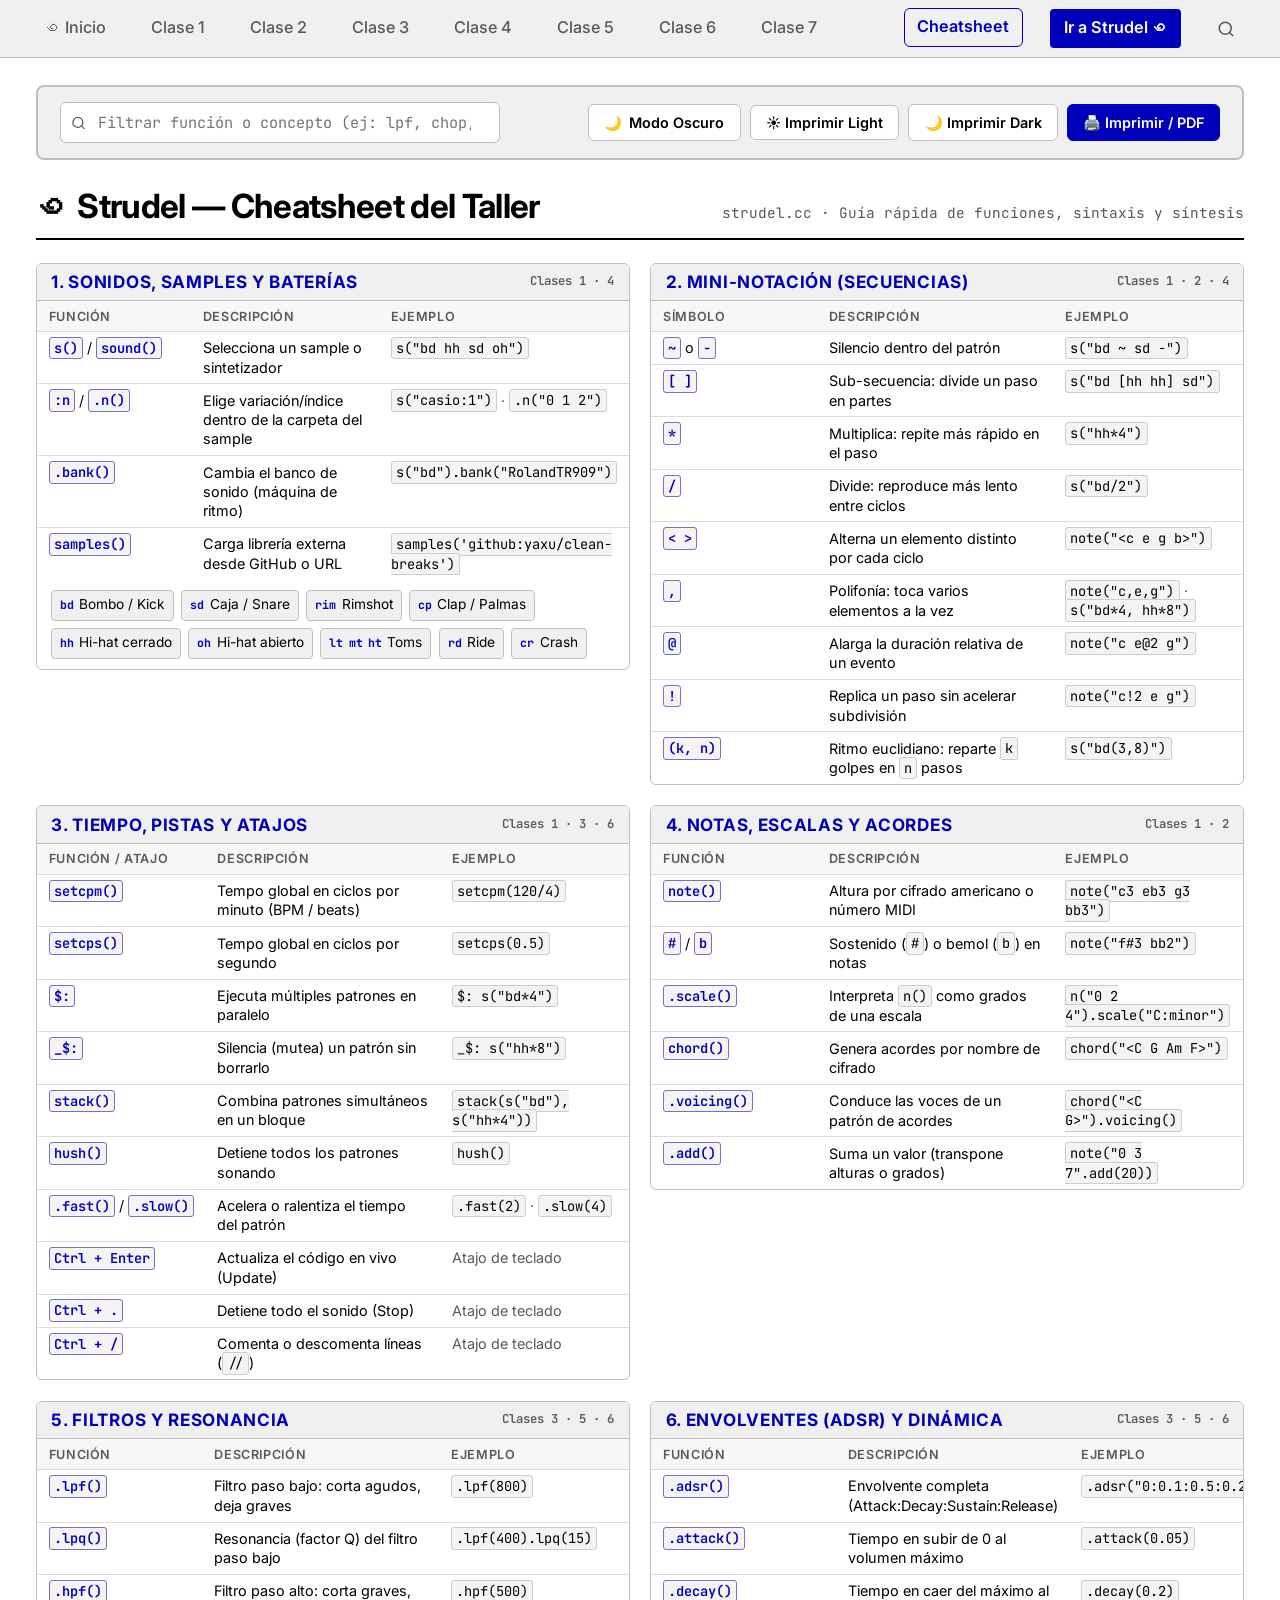
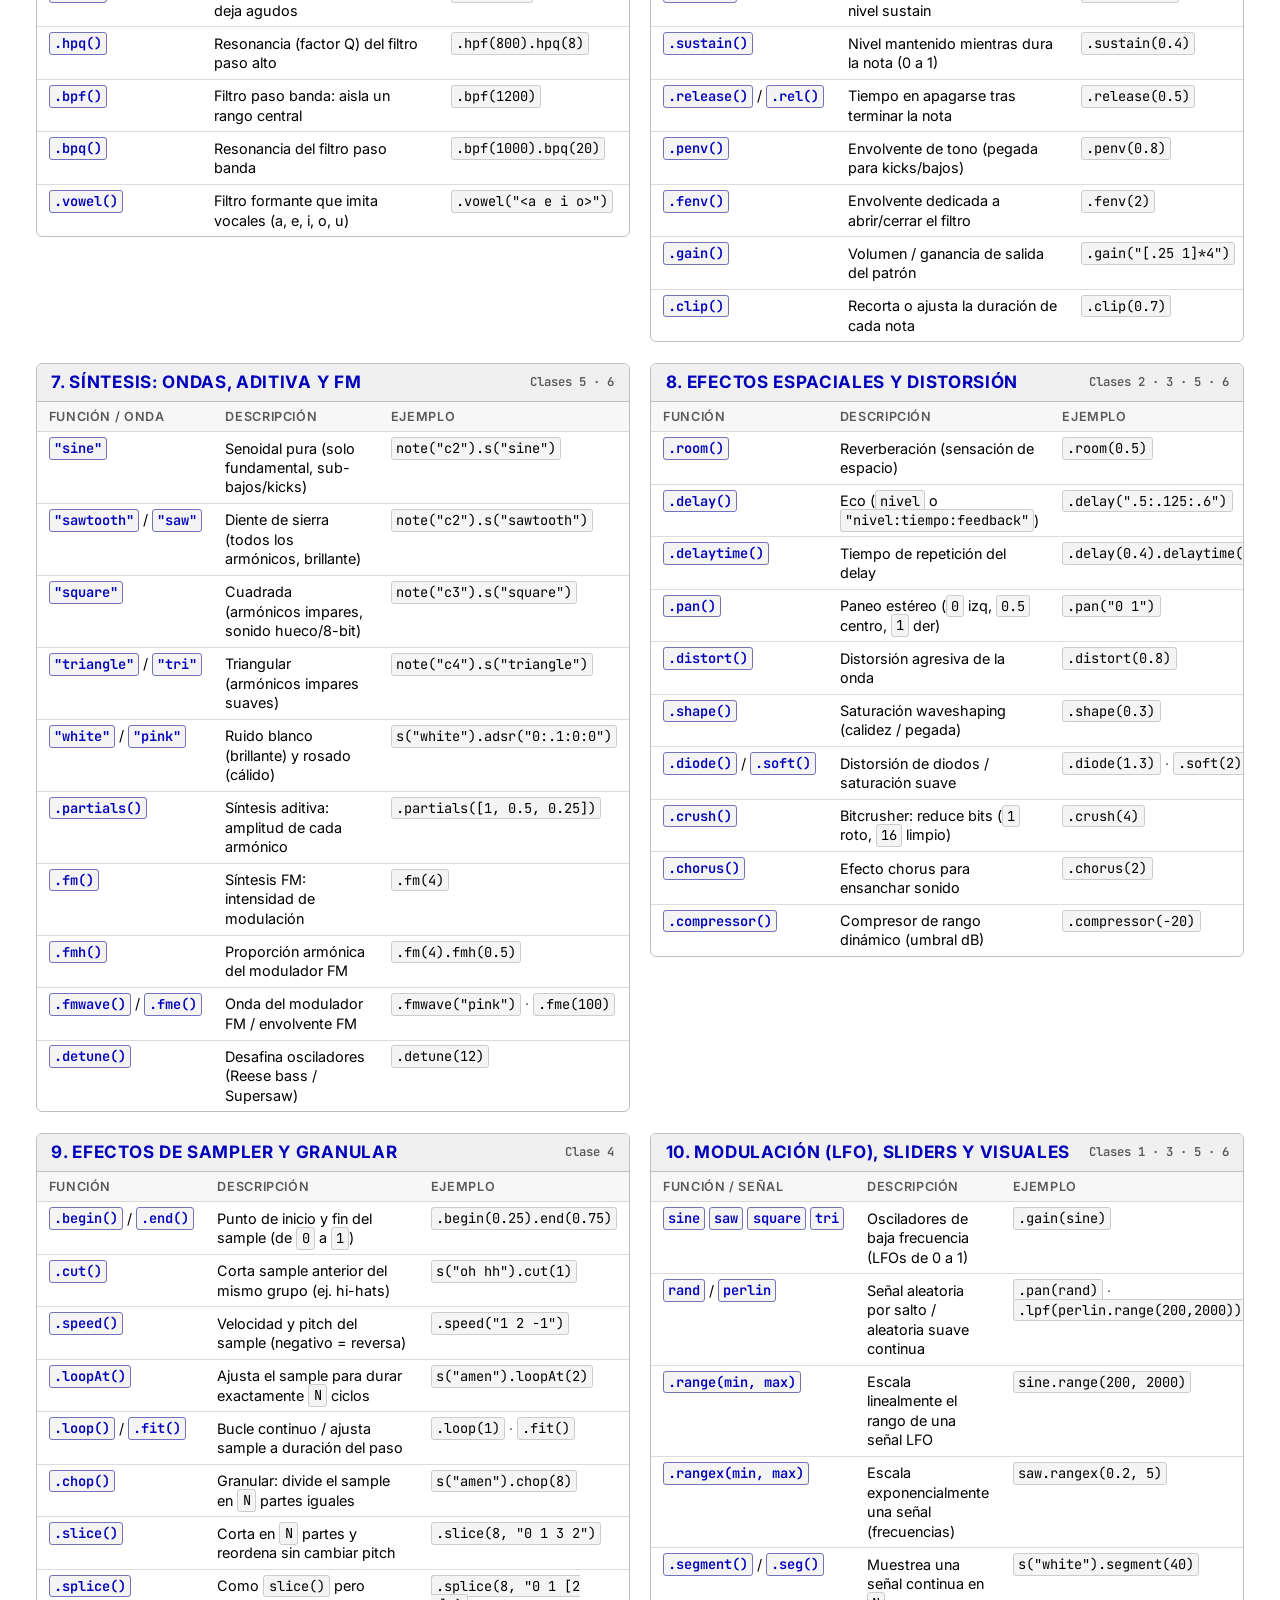
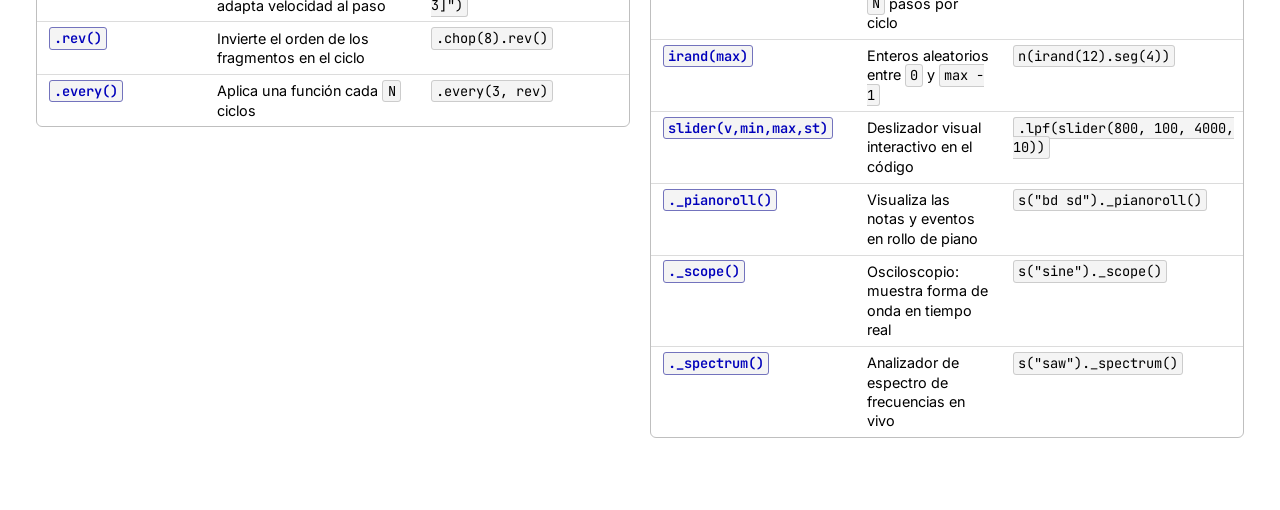
==== cheatsheet.html @ 0be8ba19 "feat(cheatsheet): add printable light/dark cheatsheet page and navbar button" ====
<!DOCTYPE html>
<html lang="es">
<head>
<meta charset="utf-8"/>
<meta name="viewport" content="width=device-width, initial-scale=1"/>
<title>꩜ Cheatsheet — Taller de Strudel</title>
<meta name="author" content="Diego Aliaga"/>
<link rel="icon" href="data:image/svg+xml,<svg xmlns='http://www.w3.org/2000/svg' viewBox='0 0 100 100'><text y='.9em' font-size='90'>꩜</text></svg>">
<link rel="preconnect" href="https://fonts.googleapis.com">
<link href="https://fonts.googleapis.com/css2?family=Inter:wght@400;500;600;700&family=JetBrains+Mono:wght@400;500;600&display=swap" rel="stylesheet">
<link rel="stylesheet" href="strudel-taller.css">
<style>
#clase-nav {
  position: sticky;
  top: 0;
  z-index: 100;
  background: var(--bg-2);
  border-bottom: 1px solid var(--border);
  padding: .5rem 2rem;
  display: flex;
  gap: 1.5rem;
  align-items: center;
  flex-wrap: wrap;
}
#clase-nav a {
  color: var(--text-muted);
  text-decoration: none;
  font-size: .9rem;
  font-weight: 500;
  padding: .25rem .5rem;
  border-radius: 4px;
  transition: color .15s, background .15s;
}
#clase-nav a:hover { color: var(--text); background: var(--border); }
#clase-nav a.nav-active { color: var(--accent); font-weight: 700; }

/* ── Theme Overrides for Explicit Light / Dark Selection ──────────────── */
html[data-theme="light"] {
  --bg: #ffffff;
  --bg-2: #f2f2f2;
  --border: #b5b5b5;
  --text: #000000;
  --text-muted: #505050;
  --accent: #0000bb;
  --link: #0033cc;
  --link-visited: #7918a5;
  --code-bg: #f4f4f4;
  --desafio-bg: #e5f4fb;
  --desafio-border: #005fdf;
  --desafio-text: #0033cc;
  color-scheme: light;
}

html[data-theme="dark"] {
  --bg: #000000;
  --bg-2: #181818;
  --border: #555555;
  --text: #ffffff;
  --text-muted: #a8a8a8;
  --accent: #00bcff;
  --link: #00bcff;
  --link-visited: #b6a0ff;
  --code-bg: #111111;
  --desafio-bg: #002f5a;
  --desafio-border: #00aaff;
  --desafio-text: #8cc3f6;
  color-scheme: dark;
}

/* ── Cheatsheet Layout & Styling ──────────────────────────────────────── */
#content.cheatsheet-page {
  max-width: 1280px;
  padding: 1.5rem 2rem 4rem;
}

.cs-toolbar {
  display: flex;
  flex-wrap: wrap;
  align-items: center;
  justify-content: space-between;
  gap: 1rem;
  background: var(--bg-2);
  border: 2px solid var(--border);
  border-radius: 8px;
  padding: 0.85rem 1.2rem;
  margin-bottom: 1.5rem;
}

.cs-search-wrap {
  position: relative;
  flex: 1 1 280px;
  max-width: 440px;
}

.cs-search-input {
  width: 100%;
  font-family: 'JetBrains Mono', monospace;
  font-size: 0.85rem;
  padding: 0.5rem 0.75rem 0.5rem 2.1rem;
  background: var(--bg);
  color: var(--text);
  border: 1px solid var(--border);
  border-radius: 6px;
  outline: none;
}

.cs-search-input:focus {
  border-color: var(--accent);
  box-shadow: 0 0 0 2px color-mix(in srgb, var(--accent) 25%, transparent);
}

.cs-search-icon {
  position: absolute;
  left: 0.65rem;
  top: 50%;
  transform: translateY(-50%);
  color: var(--text-muted);
  pointer-events: none;
}

.cs-actions {
  display: flex;
  flex-wrap: wrap;
  gap: 0.5rem;
  align-items: center;
}

.cs-btn {
  font-family: 'Inter', sans-serif;
  font-size: 0.8rem;
  font-weight: 600;
  padding: 0.45rem 0.85rem;
  border-radius: 6px;
  border: 1.5px solid var(--border);
  background: var(--bg);
  color: var(--text);
  cursor: pointer;
  display: inline-flex;
  align-items: center;
  gap: 0.4rem;
  transition: border-color 0.15s, background 0.15s, transform 0.1s;
}

.cs-btn:hover {
  border-color: var(--accent);
  background: var(--bg-2);
}

.cs-btn-primary {
  background: var(--accent);
  color: #ffffff;
  border-color: var(--accent);
}

html[data-theme="dark"] .cs-btn-primary {
  color: #000000;
}

.cs-btn-primary:hover {
  opacity: 0.92;
  background: var(--accent);
}

.cs-header {
  display: flex;
  align-items: baseline;
  justify-content: space-between;
  flex-wrap: wrap;
  gap: 0.5rem;
  border-bottom: 2px solid var(--text);
  padding-bottom: 0.6rem;
  margin-bottom: 1.25rem;
}

.cs-header h1 {
  font-size: 1.85rem;
  margin: 0;
  letter-spacing: -0.02em;
  display: flex;
  align-items: center;
  gap: 0.5rem;
}

.cs-header-meta {
  font-family: 'JetBrains Mono', monospace;
  font-size: 0.8rem;
  color: var(--text-muted);
}

.cs-grid {
  display: grid;
  grid-template-columns: repeat(2, 1fr);
  gap: 1.15rem;
  align-items: start;
}

@media (max-width: 900px) {
  .cs-grid {
    grid-template-columns: 1fr;
  }
}

.cs-card {
  background: var(--bg);
  border: 1.5px solid var(--border);
  border-radius: 6px;
  overflow: hidden;
  break-inside: avoid;
  page-break-inside: avoid;
}

.cs-card-header {
  background: var(--bg-2);
  border-bottom: 1.5px solid var(--border);
  padding: 0.45rem 0.8rem;
  display: flex;
  align-items: center;
  justify-content: space-between;
}

.cs-card-header h2 {
  font-size: 0.95rem;
  font-weight: 700;
  margin: 0;
  border: none;
  padding: 0;
  text-transform: uppercase;
  letter-spacing: 0.04em;
  color: var(--accent);
}

.cs-card-tag {
  font-family: 'JetBrains Mono', monospace;
  font-size: 0.68rem;
  color: var(--text-muted);
  font-weight: 600;
}

.cs-table {
  width: 100%;
  border-collapse: collapse;
  font-size: 0.8rem;
  line-height: 1.35;
}

.cs-table th,
.cs-table td {
  padding: 0.35rem 0.65rem;
  text-align: left;
  vertical-align: top;
  border-bottom: 1px solid color-mix(in srgb, var(--border) 55%, transparent);
}

.cs-table tr:last-child td {
  border-bottom: none;
}

.cs-table th {
  font-size: 0.7rem;
  text-transform: uppercase;
  letter-spacing: 0.05em;
  color: var(--text-muted);
  background: color-mix(in srgb, var(--bg-2) 55%, var(--bg));
  font-weight: 600;
}

.cs-table td:first-child {
  white-space: nowrap;
  width: 28%;
}

.cs-table td:nth-child(2) {
  color: var(--text);
  width: 40%;
}

.cs-table td:nth-child(3) {
  width: 32%;
  color: var(--text-muted);
}

.cs-table code {
  font-family: 'JetBrains Mono', monospace;
  font-size: 0.76rem;
  padding: 0.1em 0.3em;
  background: var(--code-bg);
  border: 1px solid color-mix(in srgb, var(--border) 75%, transparent);
  border-radius: 3px;
  color: var(--text);
}

.cs-table td:first-child code {
  font-weight: 600;
  color: var(--accent);
  border-color: color-mix(in srgb, var(--accent) 40%, var(--border));
}

.cs-pills {
  padding: 0.55rem 0.75rem;
  display: flex;
  flex-wrap: wrap;
  gap: 0.4rem;
}

.cs-drum-pill {
  font-size: 0.76rem;
  background: var(--bg-2);
  border: 1px solid var(--border);
  border-radius: 4px;
  padding: 0.2rem 0.45rem;
  display: inline-flex;
  align-items: center;
  gap: 0.3rem;
}

.cs-drum-pill code {
  font-weight: 700;
  color: var(--accent);
  background: transparent;
  border: none;
  padding: 0;
}

/* ── Print Styles (Both Light & Dark Printable!) ──────────────────────── */
@media print {
  @page {
    size: A4 portrait;
    margin: 7mm;
  }

  * {
    -webkit-print-color-adjust: exact !important;
    print-color-adjust: exact !important;
  }

  #clase-nav,
  .cs-toolbar,
  #back-to-top,
  #drawer-toggle,
  #drawer-backdrop,
  #sidebar-drawer,
  #search-modal,
  #lightbox {
    display: none !important;
  }

  html {
    font-size: 11px !important;
  }

  body {
    background: var(--bg) !important;
    color: var(--text) !important;
    margin: 0 !important;
    padding: 0 !important;
  }

  #content.cheatsheet-page {
    max-width: 100% !important;
    padding: 4mm !important;
    margin: 0 !important;
    background: var(--bg) !important;
  }

  .cs-header {
    margin-bottom: 0.6rem !important;
    padding-bottom: 0.35rem !important;
  }

  .cs-header h1 {
    font-size: 1.45rem !important;
  }

  .cs-grid {
    grid-template-columns: repeat(2, 1fr) !important;
    gap: 0.55rem !important;
  }

  .cs-card {
    border-width: 1px !important;
    break-inside: avoid !important;
    page-break-inside: avoid !important;
  }

  .cs-card-header {
    padding: 0.28rem 0.55rem !important;
  }

  .cs-card-header h2 {
    font-size: 0.82rem !important;
  }

  .cs-table th,
  .cs-table td {
    padding: 0.2rem 0.45rem !important;
    font-size: 0.72rem !important;
    line-height: 1.22 !important;
  }

  .cs-table code {
    font-size: 0.68rem !important;
    padding: 0.05em 0.2em !important;
  }
}
</style>
</head>
<body>
<nav id="clase-nav"><a href="index.html">꩜ Inicio</a><a href="clase-1.html">Clase 1</a><a href="clase-2.html">Clase 2</a><a href="clase-3.html">Clase 3</a><a href="clase-4.html">Clase 4</a><a href="clase-5.html">Clase 5</a><a href="clase-6.html">Clase 6</a><a href="clase-7.html">Clase 7</a><a href="cheatsheet.html" class="nav-cheatsheet-btn nav-active" style="margin-left: auto;">Cheatsheet</a><a href="https://warm.strudel.cc/" target="_blank" rel="noopener" class="nav-strudel-btn">Ir a Strudel ꩜</a><a href="#" id="search-trigger" style="text-decoration: none;" title="Buscar en el taller"><svg width="18" height="18" viewBox="0 0 24 24" fill="none" stroke="currentColor" stroke-width="2" stroke-linecap="round" stroke-linejoin="round" style="vertical-align: middle;"><circle cx="11" cy="11" r="8"></circle><line x1="21" y1="21" x2="16.65" y2="16.65"></line></svg></a></nav>

<div id="content" class="cheatsheet-page">

  <!-- Barra de herramientas (oculta al imprimir) -->
  <div class="cs-toolbar">
    <div class="cs-search-wrap">
      <svg class="cs-search-icon" width="15" height="15" viewBox="0 0 24 24" fill="none" stroke="currentColor" stroke-width="2" stroke-linecap="round" stroke-linejoin="round"><circle cx="11" cy="11" r="8"></circle><line x1="21" y1="21" x2="16.65" y2="16.65"></line></svg>
      <input type="search" id="cs-filter" class="cs-search-input" placeholder="Filtrar función o concepto (ej: lpf, chop, adsr, fm)..." aria-label="Filtrar cheatsheet">
    </div>
    <div class="cs-actions">
      <button type="button" id="theme-toggle-btn" class="cs-btn" title="Alternar entre modo claro y oscuro">
        <span id="theme-toggle-icon">🌓</span> <span id="theme-toggle-label">Cambiar Tema</span>
      </button>
      <button type="button" id="print-light-btn" class="cs-btn" title="Imprimir o guardar PDF en modo claro">
        ☀️ Imprimir Light
      </button>
      <button type="button" id="print-dark-btn" class="cs-btn" title="Imprimir o guardar PDF en modo oscuro">
        🌙 Imprimir Dark
      </button>
      <button type="button" id="print-current-btn" class="cs-btn cs-btn-primary" title="Imprimir en el modo actual">
        🖨️ Imprimir / PDF
      </button>
    </div>
  </div>

  <!-- Encabezado imprimible -->
  <header class="cs-header">
    <h1><span>꩜</span> Strudel — Cheatsheet del Taller</h1>
    <div class="cs-header-meta">strudel.cc · Guía rápida de funciones, sintaxis y síntesis</div>
  </header>

  <div class="cs-grid" id="cs-grid">

    <!-- 1. Sonido, Samples y Baterías -->
    <section class="cs-card">
      <div class="cs-card-header">
        <h2>1. Sonidos, Samples y Baterías</h2>
        <span class="cs-card-tag">Clases 1 · 4</span>
      </div>
      <table class="cs-table">
        <thead>
          <tr><th>Función</th><th>Descripción</th><th>Ejemplo</th></tr>
        </thead>
        <tbody>
          <tr><td><code>s()</code> / <code>sound()</code></td><td>Selecciona un sample o sintetizador</td><td><code>s("bd hh sd oh")</code></td></tr>
          <tr><td><code>:n</code> / <code>.n()</code></td><td>Elige variación/índice dentro de la carpeta del sample</td><td><code>s("casio:1")</code> · <code>.n("0 1 2")</code></td></tr>
          <tr><td><code>.bank()</code></td><td>Cambia el banco de sonido (máquina de ritmo)</td><td><code>s("bd").bank("RolandTR909")</code></td></tr>
          <tr><td><code>samples()</code></td><td>Carga librería externa desde GitHub o URL</td><td><code>samples('github:yaxu/clean-breaks')</code></td></tr>
        </tbody>
      </table>
      <div class="cs-pills">
        <span class="cs-drum-pill"><code>bd</code> Bombo / Kick</span>
        <span class="cs-drum-pill"><code>sd</code> Caja / Snare</span>
        <span class="cs-drum-pill"><code>rim</code> Rimshot</span>
        <span class="cs-drum-pill"><code>cp</code> Clap / Palmas</span>
        <span class="cs-drum-pill"><code>hh</code> Hi-hat cerrado</span>
        <span class="cs-drum-pill"><code>oh</code> Hi-hat abierto</span>
        <span class="cs-drum-pill"><code>lt</code> <code>mt</code> <code>ht</code> Toms</span>
        <span class="cs-drum-pill"><code>rd</code> Ride</span>
        <span class="cs-drum-pill"><code>cr</code> Crash</span>
      </div>
    </section>

    <!-- 2. Mini-notación -->
    <section class="cs-card">
      <div class="cs-card-header">
        <h2>2. Mini-Notación (Secuencias)</h2>
        <span class="cs-card-tag">Clases 1 · 2 · 4</span>
      </div>
      <table class="cs-table">
        <thead>
          <tr><th>Símbolo</th><th>Descripción</th><th>Ejemplo</th></tr>
        </thead>
        <tbody>
          <tr><td><code>~</code> o <code>-</code></td><td>Silencio dentro del patrón</td><td><code>s("bd ~ sd -")</code></td></tr>
          <tr><td><code>[ ]</code></td><td>Sub-secuencia: divide un paso en partes</td><td><code>s("bd [hh hh] sd")</code></td></tr>
          <tr><td><code>*</code></td><td>Multiplica: repite más rápido en el paso</td><td><code>s("hh*4")</code></td></tr>
          <tr><td><code>/</code></td><td>Divide: reproduce más lento entre ciclos</td><td><code>s("bd/2")</code></td></tr>
          <tr><td><code>&lt; &gt;</code></td><td>Alterna un elemento distinto por cada ciclo</td><td><code>note("&lt;c e g b&gt;")</code></td></tr>
          <tr><td><code>,</code></td><td>Polifonía: toca varios elementos a la vez</td><td><code>note("c,e,g")</code> · <code>s("bd*4, hh*8")</code></td></tr>
          <tr><td><code>@</code></td><td>Alarga la duración relativa de un evento</td><td><code>note("c e@2 g")</code></td></tr>
          <tr><td><code>!</code></td><td>Replica un paso sin acelerar subdivisión</td><td><code>note("c!2 e g")</code></td></tr>
          <tr><td><code>(k, n)</code></td><td>Ritmo euclidiano: reparte <code>k</code> golpes en <code>n</code> pasos</td><td><code>s("bd(3,8)")</code></td></tr>
        </tbody>
      </table>
    </section>

    <!-- 3. Tiempo, Paralelismo y Atajos -->
    <section class="cs-card">
      <div class="cs-card-header">
        <h2>3. Tiempo, Pistas y Atajos</h2>
        <span class="cs-card-tag">Clases 1 · 3 · 6</span>
      </div>
      <table class="cs-table">
        <thead>
          <tr><th>Función / Atajo</th><th>Descripción</th><th>Ejemplo</th></tr>
        </thead>
        <tbody>
          <tr><td><code>setcpm()</code></td><td>Tempo global en ciclos por minuto (BPM / beats)</td><td><code>setcpm(120/4)</code></td></tr>
          <tr><td><code>setcps()</code></td><td>Tempo global en ciclos por segundo</td><td><code>setcps(0.5)</code></td></tr>
          <tr><td><code>$:</code></td><td>Ejecuta múltiples patrones en paralelo</td><td><code>$: s("bd*4")</code></td></tr>
          <tr><td><code>_$:</code></td><td>Silencia (mutea) un patrón sin borrarlo</td><td><code>_$: s("hh*8")</code></td></tr>
          <tr><td><code>stack()</code></td><td>Combina patrones simultáneos en un bloque</td><td><code>stack(s("bd"), s("hh*4"))</code></td></tr>
          <tr><td><code>hush()</code></td><td>Detiene todos los patrones sonando</td><td><code>hush()</code></td></tr>
          <tr><td><code>.fast()</code> / <code>.slow()</code></td><td>Acelera o ralentiza el tiempo del patrón</td><td><code>.fast(2)</code> · <code>.slow(4)</code></td></tr>
          <tr><td><code>Ctrl + Enter</code></td><td>Actualiza el código en vivo (Update)</td><td>Atajo de teclado</td></tr>
          <tr><td><code>Ctrl + .</code></td><td>Detiene todo el sonido (Stop)</td><td>Atajo de teclado</td></tr>
          <tr><td><code>Ctrl + /</code></td><td>Comenta o descomenta líneas (<code>//</code>)</td><td>Atajo de teclado</td></tr>
        </tbody>
      </table>
    </section>

    <!-- 4. Notas, Escalas y Acordes -->
    <section class="cs-card">
      <div class="cs-card-header">
        <h2>4. Notas, Escalas y Acordes</h2>
        <span class="cs-card-tag">Clases 1 · 2</span>
      </div>
      <table class="cs-table">
        <thead>
          <tr><th>Función</th><th>Descripción</th><th>Ejemplo</th></tr>
        </thead>
        <tbody>
          <tr><td><code>note()</code></td><td>Altura por cifrado americano o número MIDI</td><td><code>note("c3 eb3 g3 bb3")</code></td></tr>
          <tr><td><code>#</code> / <code>b</code></td><td>Sostenido (<code>#</code>) o bemol (<code>b</code>) en notas</td><td><code>note("f#3 bb2")</code></td></tr>
          <tr><td><code>.scale()</code></td><td>Interpreta <code>n()</code> como grados de una escala</td><td><code>n("0 2 4").scale("C:minor")</code></td></tr>
          <tr><td><code>chord()</code></td><td>Genera acordes por nombre de cifrado</td><td><code>chord("&lt;C G Am F&gt;")</code></td></tr>
          <tr><td><code>.voicing()</code></td><td>Conduce las voces de un patrón de acordes</td><td><code>chord("&lt;C G&gt;").voicing()</code></td></tr>
          <tr><td><code>.add()</code></td><td>Suma un valor (transpone alturas o grados)</td><td><code>note("0 3 7".add(20))</code></td></tr>
        </tbody>
      </table>
    </section>

    <!-- 5. Filtros y Síntesis Sustractiva -->
    <section class="cs-card">
      <div class="cs-card-header">
        <h2>5. Filtros y Resonancia</h2>
        <span class="cs-card-tag">Clases 3 · 5 · 6</span>
      </div>
      <table class="cs-table">
        <thead>
          <tr><th>Función</th><th>Descripción</th><th>Ejemplo</th></tr>
        </thead>
        <tbody>
          <tr><td><code>.lpf()</code></td><td>Filtro paso bajo: corta agudos, deja graves</td><td><code>.lpf(800)</code></td></tr>
          <tr><td><code>.lpq()</code></td><td>Resonancia (factor Q) del filtro paso bajo</td><td><code>.lpf(400).lpq(15)</code></td></tr>
          <tr><td><code>.hpf()</code></td><td>Filtro paso alto: corta graves, deja agudos</td><td><code>.hpf(500)</code></td></tr>
          <tr><td><code>.hpq()</code></td><td>Resonancia (factor Q) del filtro paso alto</td><td><code>.hpf(800).hpq(8)</code></td></tr>
          <tr><td><code>.bpf()</code></td><td>Filtro paso banda: aisla un rango central</td><td><code>.bpf(1200)</code></td></tr>
          <tr><td><code>.bpq()</code></td><td>Resonancia del filtro paso banda</td><td><code>.bpf(1000).bpq(20)</code></td></tr>
          <tr><td><code>.vowel()</code></td><td>Filtro formante que imita vocales (a, e, i, o, u)</td><td><code>.vowel("&lt;a e i o&gt;")</code></td></tr>
        </tbody>
      </table>
    </section>

    <!-- 6. Envolventes (ADSR) y Dinámica -->
    <section class="cs-card">
      <div class="cs-card-header">
        <h2>6. Envolventes (ADSR) y Dinámica</h2>
        <span class="cs-card-tag">Clases 3 · 5 · 6</span>
      </div>
      <table class="cs-table">
        <thead>
          <tr><th>Función</th><th>Descripción</th><th>Ejemplo</th></tr>
        </thead>
        <tbody>
          <tr><td><code>.adsr()</code></td><td>Envolvente completa (Attack:Decay:Sustain:Release)</td><td><code>.adsr("0:0.1:0.5:0.2")</code></td></tr>
          <tr><td><code>.attack()</code></td><td>Tiempo en subir de 0 al volumen máximo</td><td><code>.attack(0.05)</code></td></tr>
          <tr><td><code>.decay()</code></td><td>Tiempo en caer del máximo al nivel sustain</td><td><code>.decay(0.2)</code></td></tr>
          <tr><td><code>.sustain()</code></td><td>Nivel mantenido mientras dura la nota (0 a 1)</td><td><code>.sustain(0.4)</code></td></tr>
          <tr><td><code>.release()</code> / <code>.rel()</code></td><td>Tiempo en apagarse tras terminar la nota</td><td><code>.release(0.5)</code></td></tr>
          <tr><td><code>.penv()</code></td><td>Envolvente de tono (pegada para kicks/bajos)</td><td><code>.penv(0.8)</code></td></tr>
          <tr><td><code>.fenv()</code></td><td>Envolvente dedicada a abrir/cerrar el filtro</td><td><code>.fenv(2)</code></td></tr>
          <tr><td><code>.gain()</code></td><td>Volumen / ganancia de salida del patrón</td><td><code>.gain("[.25 1]*4")</code></td></tr>
          <tr><td><code>.clip()</code></td><td>Recorta o ajusta la duración de cada nota</td><td><code>.clip(0.7)</code></td></tr>
        </tbody>
      </table>
    </section>

    <!-- 7. Síntesis: Formas de Onda, Aditiva y FM -->
    <section class="cs-card">
      <div class="cs-card-header">
        <h2>7. Síntesis: Ondas, Aditiva y FM</h2>
        <span class="cs-card-tag">Clases 5 · 6</span>
      </div>
      <table class="cs-table">
        <thead>
          <tr><th>Función / Onda</th><th>Descripción</th><th>Ejemplo</th></tr>
        </thead>
        <tbody>
          <tr><td><code>"sine"</code></td><td>Senoidal pura (solo fundamental, sub-bajos/kicks)</td><td><code>note("c2").s("sine")</code></td></tr>
          <tr><td><code>"sawtooth"</code> / <code>"saw"</code></td><td>Diente de sierra (todos los armónicos, brillante)</td><td><code>note("c2").s("sawtooth")</code></td></tr>
          <tr><td><code>"square"</code></td><td>Cuadrada (armónicos impares, sonido hueco/8-bit)</td><td><code>note("c3").s("square")</code></td></tr>
          <tr><td><code>"triangle"</code> / <code>"tri"</code></td><td>Triangular (armónicos impares suaves)</td><td><code>note("c4").s("triangle")</code></td></tr>
          <tr><td><code>"white"</code> / <code>"pink"</code></td><td>Ruido blanco (brillante) y rosado (cálido)</td><td><code>s("white").adsr("0:.1:0:0")</code></td></tr>
          <tr><td><code>.partials()</code></td><td>Síntesis aditiva: amplitud de cada armónico</td><td><code>.partials([1, 0.5, 0.25])</code></td></tr>
          <tr><td><code>.fm()</code></td><td>Síntesis FM: intensidad de modulación</td><td><code>.fm(4)</code></td></tr>
          <tr><td><code>.fmh()</code></td><td>Proporción armónica del modulador FM</td><td><code>.fm(4).fmh(0.5)</code></td></tr>
          <tr><td><code>.fmwave()</code> / <code>.fme()</code></td><td>Onda del modulador FM / envolvente FM</td><td><code>.fmwave("pink")</code> · <code>.fme(100)</code></td></tr>
          <tr><td><code>.detune()</code></td><td>Desafina osciladores (Reese bass / Supersaw)</td><td><code>.detune(12)</code></td></tr>
        </tbody>
      </table>
    </section>

    <!-- 8. Efectos Espaciales, Distorsión y Color -->
    <section class="cs-card">
      <div class="cs-card-header">
        <h2>8. Efectos Espaciales y Distorsión</h2>
        <span class="cs-card-tag">Clases 2 · 3 · 5 · 6</span>
      </div>
      <table class="cs-table">
        <thead>
          <tr><th>Función</th><th>Descripción</th><th>Ejemplo</th></tr>
        </thead>
        <tbody>
          <tr><td><code>.room()</code></td><td>Reverberación (sensación de espacio)</td><td><code>.room(0.5)</code></td></tr>
          <tr><td><code>.delay()</code></td><td>Eco (<code>nivel</code> o <code>"nivel:tiempo:feedback"</code>)</td><td><code>.delay(".5:.125:.6")</code></td></tr>
          <tr><td><code>.delaytime()</code></td><td>Tiempo de repetición del delay</td><td><code>.delay(0.4).delaytime(0.25)</code></td></tr>
          <tr><td><code>.pan()</code></td><td>Paneo estéreo (<code>0</code> izq, <code>0.5</code> centro, <code>1</code> der)</td><td><code>.pan("0 1")</code></td></tr>
          <tr><td><code>.distort()</code></td><td>Distorsión agresiva de la onda</td><td><code>.distort(0.8)</code></td></tr>
          <tr><td><code>.shape()</code></td><td>Saturación waveshaping (calidez / pegada)</td><td><code>.shape(0.3)</code></td></tr>
          <tr><td><code>.diode()</code> / <code>.soft()</code></td><td>Distorsión de diodos / saturación suave</td><td><code>.diode(1.3)</code> · <code>.soft(2)</code></td></tr>
          <tr><td><code>.crush()</code></td><td>Bitcrusher: reduce bits (<code>1</code> roto, <code>16</code> limpio)</td><td><code>.crush(4)</code></td></tr>
          <tr><td><code>.chorus()</code></td><td>Efecto chorus para ensanchar sonido</td><td><code>.chorus(2)</code></td></tr>
          <tr><td><code>.compressor()</code></td><td>Compresor de rango dinámico (umbral dB)</td><td><code>.compressor(-20)</code></td></tr>
        </tbody>
      </table>
    </section>

    <!-- 9. Sampling y Granular -->
    <section class="cs-card">
      <div class="cs-card-header">
        <h2>9. Efectos de Sampler y Granular</h2>
        <span class="cs-card-tag">Clase 4</span>
      </div>
      <table class="cs-table">
        <thead>
          <tr><th>Función</th><th>Descripción</th><th>Ejemplo</th></tr>
        </thead>
        <tbody>
          <tr><td><code>.begin()</code> / <code>.end()</code></td><td>Punto de inicio y fin del sample (de <code>0</code> a <code>1</code>)</td><td><code>.begin(0.25).end(0.75)</code></td></tr>
          <tr><td><code>.cut()</code></td><td>Corta sample anterior del mismo grupo (ej. hi-hats)</td><td><code>s("oh hh").cut(1)</code></td></tr>
          <tr><td><code>.speed()</code></td><td>Velocidad y pitch del sample (negativo = reversa)</td><td><code>.speed("1 2 -1")</code></td></tr>
          <tr><td><code>.loopAt()</code></td><td>Ajusta el sample para durar exactamente <code>N</code> ciclos</td><td><code>s("amen").loopAt(2)</code></td></tr>
          <tr><td><code>.loop()</code> / <code>.fit()</code></td><td>Bucle continuo / ajusta sample a duración del paso</td><td><code>.loop(1)</code> · <code>.fit()</code></td></tr>
          <tr><td><code>.chop()</code></td><td>Granular: divide el sample en <code>N</code> partes iguales</td><td><code>s("amen").chop(8)</code></td></tr>
          <tr><td><code>.slice()</code></td><td>Corta en <code>N</code> partes y reordena sin cambiar pitch</td><td><code>.slice(8, "0 1 3 2")</code></td></tr>
          <tr><td><code>.splice()</code></td><td>Como <code>slice()</code> pero adapta velocidad al paso</td><td><code>.splice(8, "0 1 [2 3]")</code></td></tr>
          <tr><td><code>.rev()</code></td><td>Invierte el orden de los fragmentos en el ciclo</td><td><code>.chop(8).rev()</code></td></tr>
          <tr><td><code>.every()</code></td><td>Aplica una función cada <code>N</code> ciclos</td><td><code>.every(3, rev)</code></td></tr>
        </tbody>
      </table>
    </section>

    <!-- 10. Modulación (LFO), Interactividad y Visualización -->
    <section class="cs-card">
      <div class="cs-card-header">
        <h2>10. Modulación (LFO), Sliders y Visuales</h2>
        <span class="cs-card-tag">Clases 1 · 3 · 5 · 6</span>
      </div>
      <table class="cs-table">
        <thead>
          <tr><th>Función / Señal</th><th>Descripción</th><th>Ejemplo</th></tr>
        </thead>
        <tbody>
          <tr><td><code>sine</code> <code>saw</code> <code>square</code> <code>tri</code></td><td>Osciladores de baja frecuencia (LFOs de 0 a 1)</td><td><code>.gain(sine)</code></td></tr>
          <tr><td><code>rand</code> / <code>perlin</code></td><td>Señal aleatoria por salto / aleatoria suave continua</td><td><code>.pan(rand)</code> · <code>.lpf(perlin.range(200,2000))</code></td></tr>
          <tr><td><code>.range(min, max)</code></td><td>Escala linealmente el rango de una señal LFO</td><td><code>sine.range(200, 2000)</code></td></tr>
          <tr><td><code>.rangex(min, max)</code></td><td>Escala exponencialmente una señal (frecuencias)</td><td><code>saw.rangex(0.2, 5)</code></td></tr>
          <tr><td><code>.segment()</code> / <code>.seg()</code></td><td>Muestrea una señal continua en <code>N</code> pasos por ciclo</td><td><code>s("white").segment(40)</code></td></tr>
          <tr><td><code>irand(max)</code></td><td>Enteros aleatorios entre <code>0</code> y <code>max - 1</code></td><td><code>n(irand(12).seg(4))</code></td></tr>
          <tr><td><code>slider(v,min,max,st)</code></td><td>Deslizador visual interactivo en el código</td><td><code>.lpf(slider(800, 100, 4000, 10))</code></td></tr>
          <tr><td><code>._pianoroll()</code></td><td>Visualiza las notas y eventos en rollo de piano</td><td><code>s("bd sd")._pianoroll()</code></td></tr>
          <tr><td><code>._scope()</code></td><td>Osciloscopio: muestra forma de onda en tiempo real</td><td><code>s("sine")._scope()</code></td></tr>
          <tr><td><code>._spectrum()</code></td><td>Analizador de espectro de frecuencias en vivo</td><td><code>s("saw")._spectrum()</code></td></tr>
        </tbody>
      </table>
    </section>

  </div>
</div>

<a id="back-to-top" href="#" title="Volver al inicio" aria-label="Volver al inicio">↑</a>

<script>
(function() {
  const htmlEl = document.documentElement;
  const toggleBtn = document.getElementById('theme-toggle-btn');
  const toggleLabel = document.getElementById('theme-toggle-label');
  const toggleIcon = document.getElementById('theme-toggle-icon');
  const printLightBtn = document.getElementById('print-light-btn');
  const printDarkBtn = document.getElementById('print-dark-btn');
  const printCurrentBtn = document.getElementById('print-current-btn');
  const filterInput = document.getElementById('cs-filter');

  function getEffectiveTheme() {
    const attr = htmlEl.getAttribute('data-theme');
    if (attr) return attr;
    return window.matchMedia('(prefers-color-scheme: dark)').matches ? 'dark' : 'light';
  }

  function setTheme(theme) {
    htmlEl.setAttribute('data-theme', theme);
    localStorage.setItem('strudel-cs-theme', theme);
    updateToggleUI(theme);
  }

  function updateToggleUI(theme) {
    if (theme === 'dark') {
      toggleIcon.textContent = '☀️';
      toggleLabel.textContent = 'Modo Claro';
    } else {
      toggleIcon.textContent = '🌙';
      toggleLabel.textContent = 'Modo Oscuro';
    }
  }

  // Inicializar tema guardado o del sistema
  const saved = localStorage.getItem('strudel-cs-theme');
  if (saved === 'light' || saved === 'dark') {
    setTheme(saved);
  } else {
    updateToggleUI(getEffectiveTheme());
  }

  toggleBtn.addEventListener('click', () => {
    const next = getEffectiveTheme() === 'dark' ? 'light' : 'dark';
    setTheme(next);
  });

  function printWithTheme(theme) {
    const prevAttr = htmlEl.getAttribute('data-theme');
    htmlEl.setAttribute('data-theme', theme);
    updateToggleUI(theme);
    setTimeout(() => {
      window.print();
      if (prevAttr) {
        htmlEl.setAttribute('data-theme', prevAttr);
        updateToggleUI(prevAttr);
      }
    }, 80);
  }

  printLightBtn.addEventListener('click', () => printWithTheme('light'));
  printDarkBtn.addEventListener('click', () => printWithTheme('dark'));
  printCurrentBtn.addEventListener('click', () => {
    const current = getEffectiveTheme();
    printWithTheme(current);
  });

  // Filtro en vivo
  filterInput.addEventListener('input', () => {
    const q = filterInput.value.trim().toLowerCase();
    const cards = document.querySelectorAll('.cs-card');
    cards.forEach(card => {
      const rows = card.querySelectorAll('tbody tr');
      const pills = card.querySelectorAll('.cs-drum-pill');
      let visibleCount = 0;

      rows.forEach(row => {
        const match = !q || row.textContent.toLowerCase().includes(q);
        row.style.display = match ? '' : 'none';
        if (match) visibleCount++;
      });

      pills.forEach(pill => {
        const match = !q || pill.textContent.toLowerCase().includes(q);
        pill.style.display = match ? '' : 'none';
        if (match) visibleCount++;
      });

      card.style.display = (!q || visibleCount > 0) ? '' : 'none';
    });
  });

  // Back to top
  const b = document.getElementById('back-to-top');
  window.addEventListener('scroll', () => { b.classList.toggle('visible', scrollY > 400); });
  b.addEventListener('click', (e) => { e.preventDefault(); scrollTo({ top: 0, behavior: 'smooth' }); });
})();
</script>
<script src="search.js"></script>
</body>
</html>
---- strudel-taller.css ----
/* Protesilaos-inspired Academic/Blog Theme (Modus Operandi / Vivendi style) */

.nav-cheatsheet-btn {
  border: 1.5px solid var(--border) !important;
  background: var(--bg) !important;
  color: var(--text) !important;
  font-weight: 600 !important;
  padding: 0.3rem 0.7rem !important;
  border-radius: 6px !important;
  text-decoration: none;
  display: inline-flex;
  align-items: center;
  gap: 0.35rem;
  transition: border-color 0.15s ease, background 0.15s ease, transform 0.15s ease;
}
.nav-cheatsheet-btn:hover,
.nav-cheatsheet-btn.nav-active {
  border-color: var(--accent) !important;
  color: var(--accent) !important;
  background: var(--bg-2) !important;
  transform: translateY(-1px);
}

.nav-strudel-btn {
  background: var(--accent);
  color: #ffffff !important;
  font-weight: 600 !important;
  padding: 0.35rem 0.75rem !important;
  border-radius: 6px;
  text-decoration: none;
  display: inline-flex;
  align-items: center;
  gap: 0.35rem;
  transition: opacity 0.15s ease, transform 0.15s ease;
}
.nav-strudel-btn:hover {
  opacity: 0.9;
  transform: translateY(-1px);
}


:root {
  /* Light mode (Modus Operandi style) */
  --bg: #ffffff;
  --bg-2: #f0f0f0;
  --border: #bfbfbf;
  --text: #000000;
  --text-muted: #595959;
  --accent: #0000bb;
  --link: #0033cc;
  --link-visited: #7918a5;
  --code-bg: #f4f4f4;
  --desafio-bg: #e5f4fb;
  --desafio-border: #005fdf;
  --desafio-text: #0033cc;
}

@media (prefers-color-scheme: dark) {
  :root {
    /* Dark mode (Modus Vivendi style) */
    --bg: #000000;
    --bg-2: #1e1e1e;
    --border: #646464;
    --text: #ffffff;
    --text-muted: #a6a6a6;
    --accent: #00bcff;
    --link: #00bcff;
    --link-visited: #b6a0ff;
    --code-bg: #111111;
    --desafio-bg: #002f5a;
    --desafio-border: #00aaff;
    --desafio-text: #8cc3f6;
  }
}

@import url('https://fonts.googleapis.com/css2?family=Inter:wght@400;600;700&family=JetBrains+Mono:wght@400;600&display=swap');

* { box-sizing: border-box; }

html {
  font-size: 18px; /* High legibility */
  scroll-behavior: smooth;
}

body {
  background: var(--bg);
  color: var(--text);
  font-family: 'Inter', system-ui, -apple-system, sans-serif;
  line-height: 1.6;
  margin: 0;
  padding: 0;
}

#content {
  max-width: 1100px;
  margin: 0 auto;
  padding: 2rem 2rem 4rem;
}

/* Headings */
h1, h2, h3, h4, h5, h6 {
  font-weight: 700;
  line-height: 1.2;
  color: var(--text);
  margin-top: 1.8em;
  margin-bottom: 0.8em;
}

h1.title {
  font-size: 2.2rem;
  margin-top: 1rem;
  margin-bottom: 2rem;
}

h2 {
  font-size: 1.6rem;
  border-bottom: 1px solid var(--border);
  padding-bottom: 0.2rem;
}

h3 { font-size: 1.3rem; }

/* Links */
a {
  color: var(--link);
  text-decoration: underline;
  text-decoration-thickness: 1px;
  text-underline-offset: 2px;
}
a:visited { color: var(--link-visited); }
a:hover { text-decoration-thickness: 2px; }

/* Table of Contents */
#table-of-contents {
  background: var(--bg-2);
  border-left: 4px solid var(--border);
  padding: 1rem 1.5rem;
  margin-bottom: 2.5rem;
}

#table-of-contents h2 {
  font-size: 1.1rem;
  border: none;
  margin: 0 0 1rem;
  text-transform: none;
}

#table-of-contents ul {
  list-style-type: square;
  padding-left: 1.2rem;
  margin: 0;
}
#table-of-contents li { margin: 0.4rem 0; }

/* Paragraphs */
p { margin: 1.2rem 0; }
ul, ol { padding-left: 1.5rem; margin: 1.2rem 0; }
li { margin: 0.5rem 0; }

/* Code */
code {
  font-family: 'JetBrains Mono', monospace;
  background: var(--code-bg);
  padding: 0.15em 0.3em;
  font-size: 0.85em;
  border: 1px solid var(--border);
}

pre {
  background: var(--code-bg);
  border: 1px solid var(--border);
  padding: 1rem;
  overflow-x: auto;
  font-family: 'JetBrains Mono', monospace;
  font-size: 0.85rem;
  line-height: 1.5;
  margin: 1.5rem 0;
}

pre code {
  background: transparent;
  border: none;
  padding: 0;
}

/* Blockquotes */
blockquote {
  border-left: 4px solid var(--accent);
  margin: 1.5rem 0;
  padding: 0.5rem 1rem;
  color: var(--text-muted);
  font-style: italic;
  background: var(--bg-2);
}

/* ── Imágenes ─────────────────────────────────────────────────────── */
img {
  max-width: 100%;
  max-height: 480px;      /* evita imágenes altísimas */
  width: auto;
  height: auto;
  display: block;
  margin: 1.5rem auto;
  border-radius: 6px;
  border: 1px solid var(--border);
  box-shadow: 0 2px 8px rgba(0,0,0,.15);
  object-fit: contain;    /* no deforma si hay max-height */
}

/* Capturas de pantalla de la interfaz → más compactas */
img[src*="Captura"],
img[src*="captura"],
img[src*="screenshot"] {
  max-width: 560px;
  max-height: 360px;
}

/* Imágenes decorativas / logos → sin borde */
img[src*="logo"],
img[src*="Logo"],
img[src*="algorave"],
img[src*="Algorave"] {
  border: none;
  box-shadow: none;
}

/* Figura con caption */
figure {
  margin: 1.5rem auto;
  text-align: center;
}
figure img {
  margin: 0 auto .6rem;
}
figcaption,
.figure p {
  text-align: center;
  color: var(--text-muted);
  font-size: .85rem;
  margin-top: .4rem;
  margin-bottom: 0;
}

/* Imágenes inline dentro de párrafos (ej: emojis SVG en título) */
p img, h1 img, h2 img {
  display: inline;
  margin: 0 .15em;
  vertical-align: middle;
  box-shadow: none;
  border: none;
  border-radius: 0;
}

/* ── Lightbox ─────────────────────────────────────────────────────── */
#content img:not(h1 img):not(h2 img) {
  cursor: zoom-in;
  transition: opacity .15s;
}
#content img:not(h1 img):not(h2 img):hover {
  opacity: .88;
}

#lightbox {
  display: none;
  position: fixed;
  inset: 0;
  z-index: 2000;
  background: rgba(0,0,0,.85);
  align-items: center;
  justify-content: center;
  cursor: zoom-out;
  backdrop-filter: blur(4px);
}
#lightbox.open {
  display: flex;
}
#lightbox img {
  max-width: 92vw;
  max-height: 92vh;
  width: auto;
  height: auto;
  border-radius: 8px;
  border: none;
  box-shadow: 0 8px 40px rgba(0,0,0,.6);
  margin: 0;
  cursor: zoom-out;
  animation: lb-in .18s ease;
}
@keyframes lb-in {
  from { opacity: 0; transform: scale(.93); }
  to   { opacity: 1; transform: scale(1); }
}

/* Postamble */
#postamble {
  margin-top: 4rem;
  border-top: 1px solid var(--border);
  padding-top: 1rem;
  color: var(--text-muted);
  font-size: 0.85rem;
}

/* Responsive */
@media (max-width: 600px) {
  html { font-size: 16px; }
  #content { padding: 1.5rem 1rem 3rem; }
}

/* Desafíos */
.desafio {
  background-color: var(--desafio-bg);
  border-left: 4px solid var(--desafio-border);
  padding: 1rem 1.5rem;
  margin: 1.5rem 0;
}

.desafio p:first-child {
  color: var(--desafio-text);
  font-weight: 700;
  margin-top: 0;
}

/* ── Botón volver arriba ──────────────────────────────────────────────── */
#back-to-top {
  position: fixed;
  bottom: 2rem;
  right: 2rem;
  width: 2.8rem;
  height: 2.8rem;
  border-radius: 50%;
  background: var(--accent);
  color: var(--bg);
  border: none;
  font-size: 1.3rem;
  cursor: pointer;
  display: flex;
  align-items: center;
  justify-content: center;
  box-shadow: 0 2px 8px rgba(0,0,0,0.3);
  opacity: 0;
  pointer-events: none;
  transition: opacity 0.3s ease, transform 0.3s ease;
  z-index: 999;
  text-decoration: none;
}

#back-to-top.visible {
  opacity: 1;
  pointer-events: auto;
}

#back-to-top:hover {
  transform: translateY(-3px);
  filter: brightness(1.2);
}

/* ── REPLs de Strudel ──────────────────────────────────────────────────── */
.repl-holder {
  margin: 1.5rem 0;
  border: 1px solid var(--border);
  border-radius: 6px;
  overflow: hidden;
  background: var(--code-bg);
  position: relative;
  transition: border-color 0.2s ease;
}

/* El REPL que está sonando se marca con un borde de acento. */
.repl-holder.is-active {
  border-color: var(--accent);
  box-shadow: 0 0 0 2px color-mix(in srgb, var(--accent) 25%, transparent);
}

.repl-holder::before {
  content: 'Strudel';
  position: absolute;
  top: 0;
  left: 0;
  z-index: 2;
  font-family: 'JetBrains Mono', monospace;
  font-size: 0.65rem;
  letter-spacing: 0.05em;
  text-transform: uppercase;
  padding: 0.15rem 0.5rem;
  background: var(--bg-2);
  color: var(--text-muted);
  border-right: 1px solid var(--border);
  border-bottom: 1px solid var(--border);
  border-bottom-left-radius: 4px;
  pointer-events: none;
}

.repl-holder.is-active::before {
  content: 'Strudel · sonando';
  color: var(--accent);
}

.repl-holder iframe {
  display: block;
  width: 100%;
  border: 0;
  margin-top: 1.1rem;
}

/* ── Botón detener todos ───────────────────────────────────────────────── */
/* ── Video embebido (YouTube) ──────────────────────────────────────────── */
.video-embed {
  position: relative;
  width: 100%;
  aspect-ratio: 16 / 9;
  margin: 2rem 0 0.5rem;
  border: 1px solid var(--border);
  border-radius: 6px;
  overflow: hidden;
  background: var(--code-bg);
}

.video-embed iframe,
.video-embed video {
  position: absolute;
  inset: 0;
  width: 100%;
  height: 100%;
  border: 0;
  object-fit: contain;
  background: #000;
}

.video-caption {
  font-size: 0.85rem;
  color: var(--text-muted);
  font-style: italic;
  margin-top: 0;
}

@media (max-width: 600px) {
  #back-to-top { bottom: 1rem; right: 1rem; }
}

/* ── Drawer lateral de navegación (estilo Strudel) ─────────────────────── */

/* Pestaña disparadora fijada en el lateral izquierdo */
#drawer-toggle {
  position: fixed;
  top: 95px;
  left: 0;
  z-index: 1000;
  background: var(--bg-2);
  color: var(--text);
  border: 1px solid var(--border);
  border-left: none;
  border-radius: 0 6px 6px 0;
  padding: 0.5rem 0.6rem 0.5rem 0.45rem;
  cursor: pointer;
  display: flex;
  align-items: center;
  justify-content: center;
  box-shadow: 2px 2px 8px rgba(0, 0, 0, 0.12);
  transition: transform 0.2s ease, background 0.2s ease, border-color 0.2s ease, color 0.2s ease;
  user-select: none;
}

#drawer-toggle:hover {
  background: var(--bg);
  border-color: var(--accent);
  color: var(--accent);
  transform: translateX(3px);
}

#drawer-toggle svg {
  display: block;
}

/* Backdrop difuminado */
#drawer-backdrop {
  position: fixed;
  inset: 0;
  background: rgba(0, 0, 0, 0.45);
  backdrop-filter: blur(2px);
  z-index: 1001;
  opacity: 0;
  pointer-events: none;
  transition: opacity 0.25s ease;
}

#drawer-backdrop.is-visible {
  opacity: 1;
  pointer-events: auto;
}

/* Panel lateral (Drawer) */
#sidebar-drawer {
  position: fixed;
  top: 0;
  left: 0;
  bottom: 0;
  width: 360px;
  max-width: 88vw;
  background: var(--bg);
  border-right: 1px solid var(--border);
  z-index: 1002;
  transform: translateX(-100%);
  transition: transform 0.28s cubic-bezier(0.16, 1, 0.3, 1);
  display: flex;
  flex-direction: column;
  box-shadow: 6px 0 28px rgba(0, 0, 0, 0.22);
}

#sidebar-drawer.is-open {
  transform: translateX(0);
}

/* Cabecera del drawer */
.drawer-header {
  padding: 0.9rem 1.1rem;
  border-bottom: 1px solid var(--border);
  background: var(--bg-2);
  display: flex;
  align-items: center;
  justify-content: space-between;
}

.drawer-title {
  font-family: inherit;
  font-size: 0.88rem;
  font-weight: 700;
  letter-spacing: 0.08em;
  margin: 0;
}

.drawer-close {
  background: transparent;
  border: 1px solid transparent;
  color: var(--text-muted);
  font-size: 1.1rem;
  line-height: 1;
  padding: 0.2rem 0.45rem;
  border-radius: 4px;
  cursor: pointer;
  transition: color 0.15s ease, border-color 0.15s ease, background 0.15s ease;
}

.drawer-close:hover {
  color: var(--text);
  border-color: var(--border);
  background: var(--bg);
}

/* Herramientas del drawer: buscador y píldoras */
.drawer-tools {
  padding: 0.75rem 1.1rem;
  border-bottom: 1px solid var(--border);
  background: var(--bg);
  display: flex;
  flex-direction: column;
  gap: 0.55rem;
}

.drawer-search-wrapper {
  position: relative;
  display: flex;
  align-items: center;
}

.drawer-search {
  width: 100%;
  font-family: 'JetBrains Mono', monospace;
  font-size: 0.78rem;
  padding: 0.45rem 0.65rem 0.45rem 1.7rem;
  border: 1px solid var(--border);
  border-radius: 4px;
  background: var(--code-bg);
  color: var(--text);
  outline: none;
  transition: border-color 0.2s ease, box-shadow 0.2s ease;
}

.drawer-search:focus {
  border-color: var(--accent);
  box-shadow: 0 0 0 2px color-mix(in srgb, var(--accent) 20%, transparent);
}

.drawer-search-icon {
  position: absolute;
  left: 0.55rem;
  font-size: 0.75rem;
  color: var(--text-muted);
  pointer-events: none;
}

/* Píldoras de salto rápido por clase */
.drawer-class-pills {
  display: flex;
  flex-wrap: wrap;
  gap: 0.35rem;
  align-items: center;
}

.drawer-class-pills span {
  font-size: 0.68rem;
  color: var(--text-muted);
  font-family: 'JetBrains Mono', monospace;
  margin-right: 0.1rem;
}

.drawer-pill {
  font-family: 'JetBrains Mono', monospace;
  font-size: 0.68rem;
  font-weight: 600;
  padding: 0.15rem 0.4rem;
  border: 1px solid var(--border);
  border-radius: 4px;
  background: var(--bg-2);
  color: var(--text);
  text-decoration: none;
  transition: background 0.15s ease, border-color 0.15s ease, color 0.15s ease;
}

.drawer-pill:hover {
  background: var(--accent);
  color: var(--bg);
  border-color: var(--accent);
  text-decoration: none;
}

/* Árbol del índice */
.drawer-content {
  flex: 1;
  overflow-y: auto;
  padding: 0.8rem 1rem;
  scroll-behavior: smooth;
}

.drawer-content ul {
  list-style: none;
  padding-left: 0;
  margin: 0;
}

.drawer-content li {
  margin: 0.25rem 0;
}

.drawer-class-item {
  margin-bottom: 0.75rem !important;
  border-bottom: 1px dashed color-mix(in srgb, var(--border) 60%, transparent);
  padding-bottom: 0.55rem;
}

.drawer-class-item:last-child {
  border-bottom: none;
}

.drawer-class-header {
  display: flex;
  align-items: center;
  gap: 0.25rem;
}

.drawer-collapse-btn {
  background: transparent;
  border: none;
  color: var(--text-muted);
  font-size: 0.65rem;
  cursor: pointer;
  padding: 0.2rem 0.3rem;
  border-radius: 3px;
  line-height: 1;
  transition: background 0.15s ease, color 0.15s ease;
}

.drawer-collapse-btn:hover {
  background: var(--bg-2);
  color: var(--text);
}

.drawer-class-item.is-collapsed > ul {
  display: none;
}

/* Enlaces dentro del drawer */
.drawer-content a {
  display: block;
  font-size: 0.82rem;
  line-height: 1.35;
  color: var(--text);
  text-decoration: none;
  padding: 0.25rem 0.45rem;
  border-radius: 4px;
  border-left: 2px solid transparent;
  transition: color 0.15s ease, background 0.15s ease, border-left-color 0.15s ease;
}

.drawer-content a:hover {
  background: var(--bg-2);
  color: var(--accent);
  text-decoration: none;
}

/* Títulos de Clase (nivel 1) */
.drawer-class-header a {
  font-size: 0.86rem;
  font-weight: 600;
  color: var(--text);
  flex: 1;
}

/* Subsecciones (nivel 2 y 3) */
.drawer-content ul ul {
  padding-left: 0.75rem;
  margin: 0.2rem 0;
  border-left: 1px solid color-mix(in srgb, var(--border) 60%, transparent);
}

.drawer-content ul ul ul {
  padding-left: 0.65rem;
}

.drawer-content ul ul a {
  font-size: 0.78rem;
  color: var(--text-muted);
}

.drawer-content ul ul a:hover {
  color: var(--text);
}

/* Enlace activo (ScrollSpy) */
.drawer-content a.active-link {
  color: var(--accent) !important;
  font-weight: 600;
  background: var(--bg-2);
  border-left-color: var(--accent);
}

/* Pie del drawer */
.drawer-footer {
  padding: 0.55rem 1rem;
  border-top: 1px solid var(--border);
  background: var(--bg-2);
  font-family: 'JetBrains Mono', monospace;
  font-size: 0.68rem;
  color: var(--text-muted);
  display: flex;
  justify-content: space-between;
  align-items: center;
}

.drawer-footer a {
  color: var(--text-muted);
  text-decoration: none;
}

.drawer-footer a:hover {
  color: var(--accent);
  text-decoration: underline;
}

@media (max-width: 600px) {
  #drawer-toggle {
    top: 65px;
    padding: 0.4rem 0.6rem 0.4rem 0.5rem;
    font-size: 0.72rem;
  }
}



/* ── Navegación entre clases (Footer) ────────────────────────────── */
.class-nav-footer {
  display: flex;
  justify-content: center;
  gap: 1.5rem;
  margin-top: 4rem;
  padding-top: 2rem;
  border-top: 2px solid var(--border);
}
.nav-btn {
  display: flex;
  flex-direction: column;
  padding: 1rem 1.5rem;
  background: var(--bg);
  border: 2px solid var(--border);
  text-decoration: none;
  color: var(--text);
  transition: background .1s, border-color .1s;
  min-width: 150px;
  text-align: center;
}
.nav-btn:hover {
  background: var(--bg-2);
  border-color: var(--text);
}
.nav-btn .nav-label {
  font-size: .8rem;
  color: var(--text-muted);
  text-transform: uppercase;
  letter-spacing: .05em;
  margin-bottom: .25rem;
}
.nav-btn .nav-title {
  font-weight: 600;
  font-size: 1.1rem;
  color: var(--text);
}
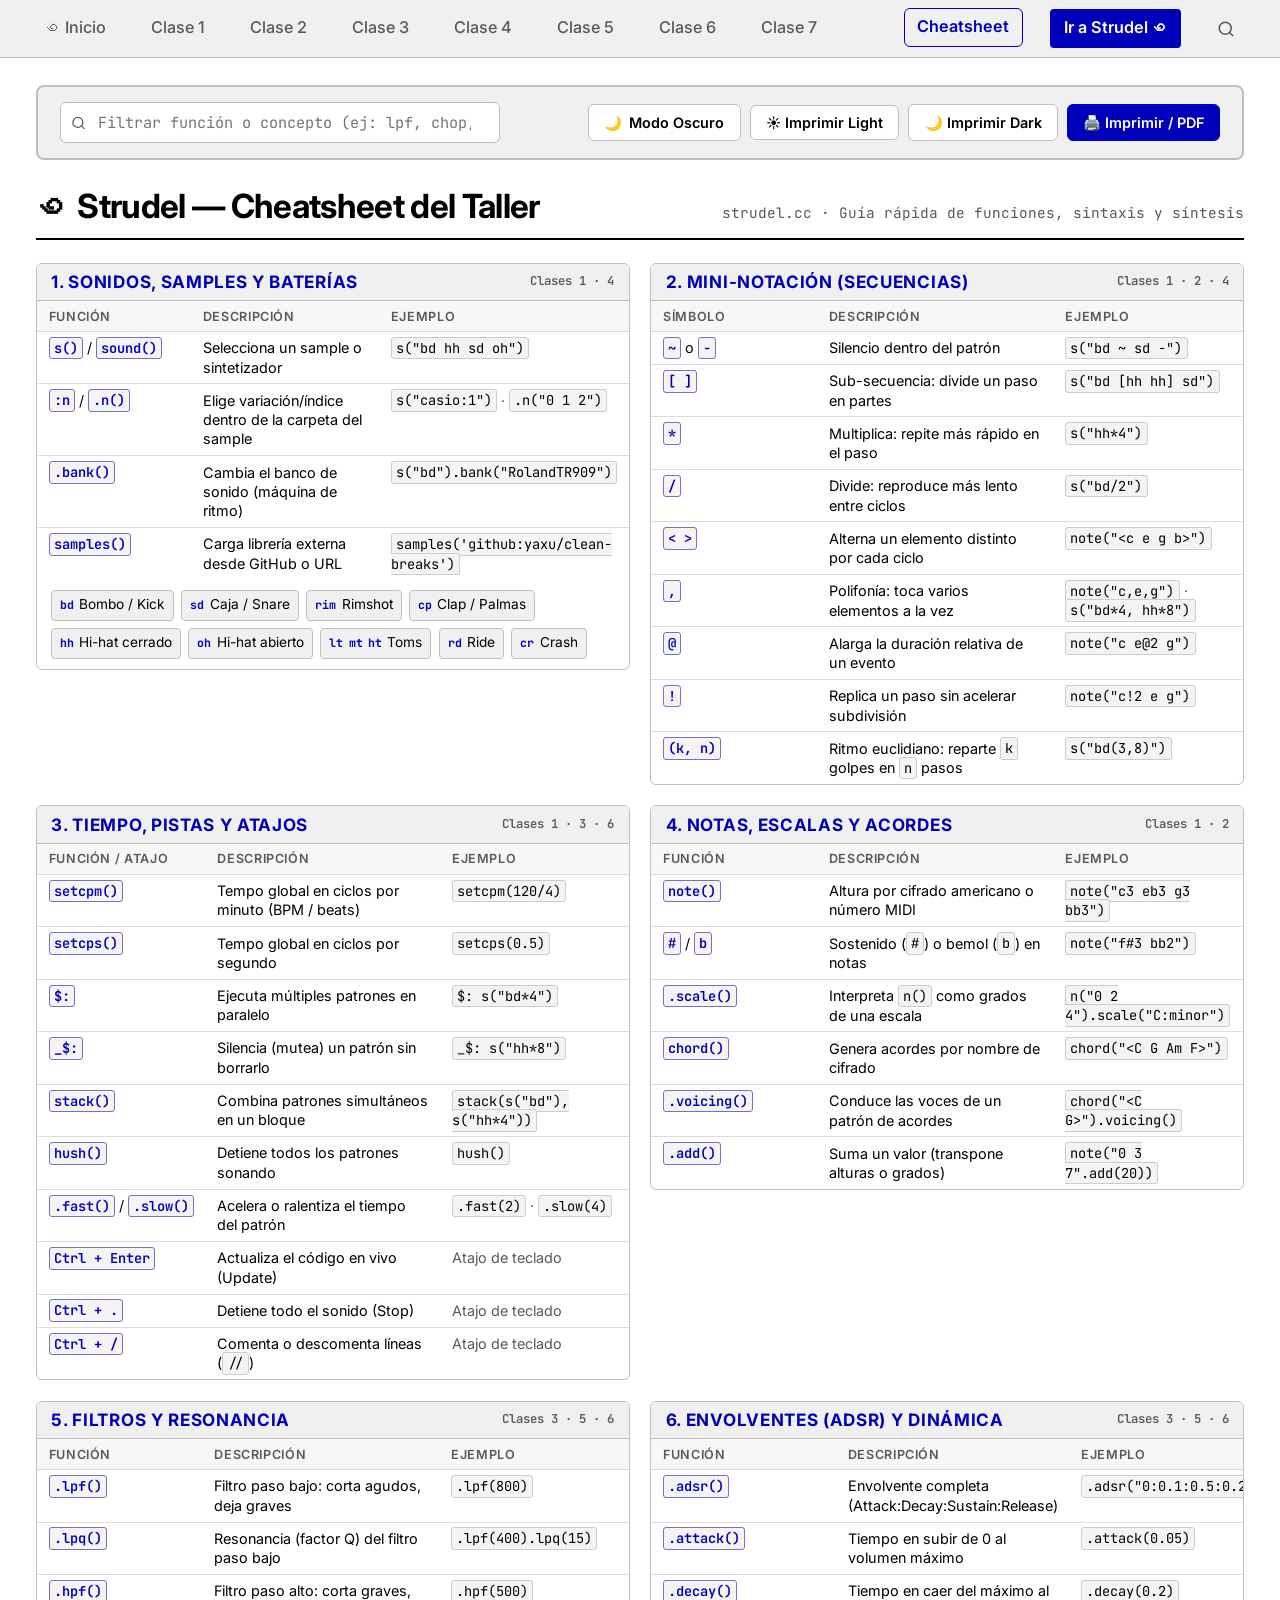
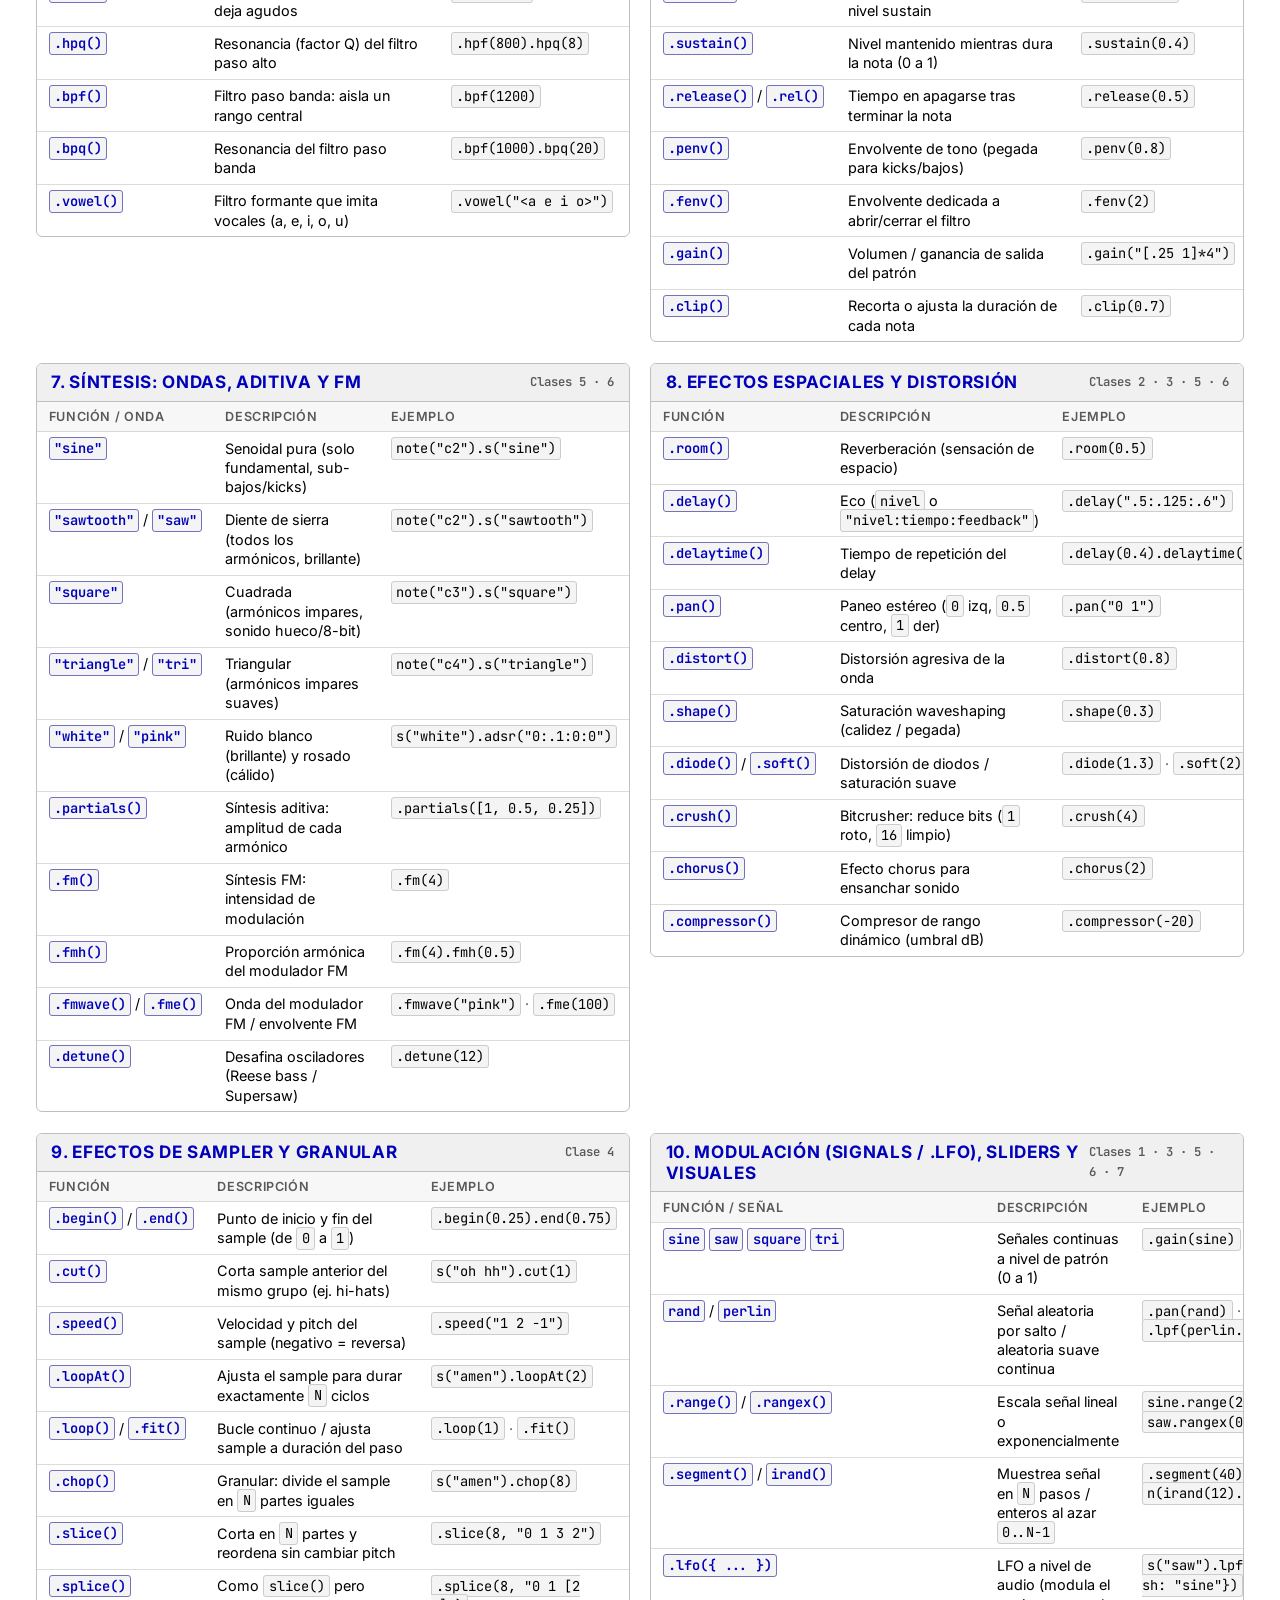
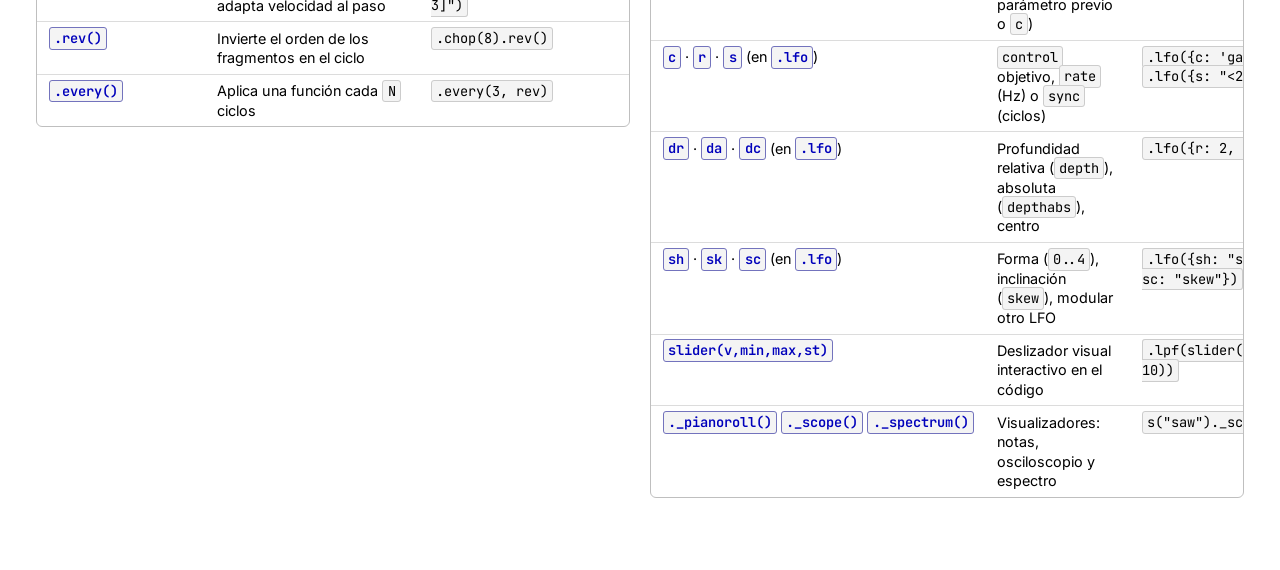
==== commit 33e0f0e1: "feat(clase-7): complete LFO lesson with interactive REPLs and update cheatsheet" ====
--- a/cheatsheet.html
+++ b/cheatsheet.html
@@ -660,27 +660,27 @@
       </table>
     </section>
 
-    <!-- 10. Modulación (LFO), Interactividad y Visualización -->
-    <section class="cs-card">
-      <div class="cs-card-header">
-        <h2>10. Modulación (LFO), Sliders y Visuales</h2>
-        <span class="cs-card-tag">Clases 1 · 3 · 5 · 6</span>
+    <!-- 10. Modulación (Signals & .lfo), Interactividad y Visualización -->
+    <section class="cs-card">
+      <div class="cs-card-header">
+        <h2>10. Modulación (Signals / .lfo), Sliders y Visuales</h2>
+        <span class="cs-card-tag">Clases 1 · 3 · 5 · 6 · 7</span>
       </div>
       <table class="cs-table">
         <thead>
           <tr><th>Función / Señal</th><th>Descripción</th><th>Ejemplo</th></tr>
         </thead>
         <tbody>
-          <tr><td><code>sine</code> <code>saw</code> <code>square</code> <code>tri</code></td><td>Osciladores de baja frecuencia (LFOs de 0 a 1)</td><td><code>.gain(sine)</code></td></tr>
+          <tr><td><code>sine</code> <code>saw</code> <code>square</code> <code>tri</code></td><td>Señales continuas a nivel de patrón (0 a 1)</td><td><code>.gain(sine)</code></td></tr>
           <tr><td><code>rand</code> / <code>perlin</code></td><td>Señal aleatoria por salto / aleatoria suave continua</td><td><code>.pan(rand)</code> · <code>.lpf(perlin.range(200,2000))</code></td></tr>
-          <tr><td><code>.range(min, max)</code></td><td>Escala linealmente el rango de una señal LFO</td><td><code>sine.range(200, 2000)</code></td></tr>
-          <tr><td><code>.rangex(min, max)</code></td><td>Escala exponencialmente una señal (frecuencias)</td><td><code>saw.rangex(0.2, 5)</code></td></tr>
-          <tr><td><code>.segment()</code> / <code>.seg()</code></td><td>Muestrea una señal continua en <code>N</code> pasos por ciclo</td><td><code>s("white").segment(40)</code></td></tr>
-          <tr><td><code>irand(max)</code></td><td>Enteros aleatorios entre <code>0</code> y <code>max - 1</code></td><td><code>n(irand(12).seg(4))</code></td></tr>
+          <tr><td><code>.range()</code> / <code>.rangex()</code></td><td>Escala señal lineal o exponencialmente</td><td><code>sine.range(200, 2000)</code> · <code>saw.rangex(0.2, 5)</code></td></tr>
+          <tr><td><code>.segment()</code> / <code>irand()</code></td><td>Muestrea señal en <code>N</code> pasos / enteros al azar <code>0..N-1</code></td><td><code>.segment(40)</code> · <code>n(irand(12).seg(4))</code></td></tr>
+          <tr><td><code>.lfo({ ... })</code></td><td>LFO a nivel de audio (modula el parámetro previo o <code>c</code>)</td><td><code>s("saw").lpf(800).lfo({s: 4, sh: "sine"})</code></td></tr>
+          <tr><td><code>c</code> · <code>r</code> · <code>s</code> (en <code>.lfo</code>)</td><td><code>control</code> objetivo, <code>rate</code> (Hz) o <code>sync</code> (ciclos)</td><td><code>.lfo({c: 'gain', r: 2})</code> · <code>.lfo({s: "&lt;2 4 8&gt;"})</code></td></tr>
+          <tr><td><code>dr</code> · <code>da</code> · <code>dc</code> (en <code>.lfo</code>)</td><td>Profundidad relativa (<code>depth</code>), absoluta (<code>depthabs</code>), centro</td><td><code>.lfo({r: 2, da: 250, dc: 0})</code></td></tr>
+          <tr><td><code>sh</code> · <code>sk</code> · <code>sc</code> (en <code>.lfo</code>)</td><td>Forma (<code>0..4</code>), inclinación (<code>skew</code>), modular otro LFO</td><td><code>.lfo({sh: "square", sk: 0.25, sc: "skew"})</code></td></tr>
           <tr><td><code>slider(v,min,max,st)</code></td><td>Deslizador visual interactivo en el código</td><td><code>.lpf(slider(800, 100, 4000, 10))</code></td></tr>
-          <tr><td><code>._pianoroll()</code></td><td>Visualiza las notas y eventos en rollo de piano</td><td><code>s("bd sd")._pianoroll()</code></td></tr>
-          <tr><td><code>._scope()</code></td><td>Osciloscopio: muestra forma de onda en tiempo real</td><td><code>s("sine")._scope()</code></td></tr>
-          <tr><td><code>._spectrum()</code></td><td>Analizador de espectro de frecuencias en vivo</td><td><code>s("saw")._spectrum()</code></td></tr>
+          <tr><td><code>._pianoroll()</code> <code>._scope()</code> <code>._spectrum()</code></td><td>Visualizadores: notas, osciloscopio y espectro</td><td><code>s("saw")._scope()._spectrum()</code></td></tr>
         </tbody>
       </table>
     </section>
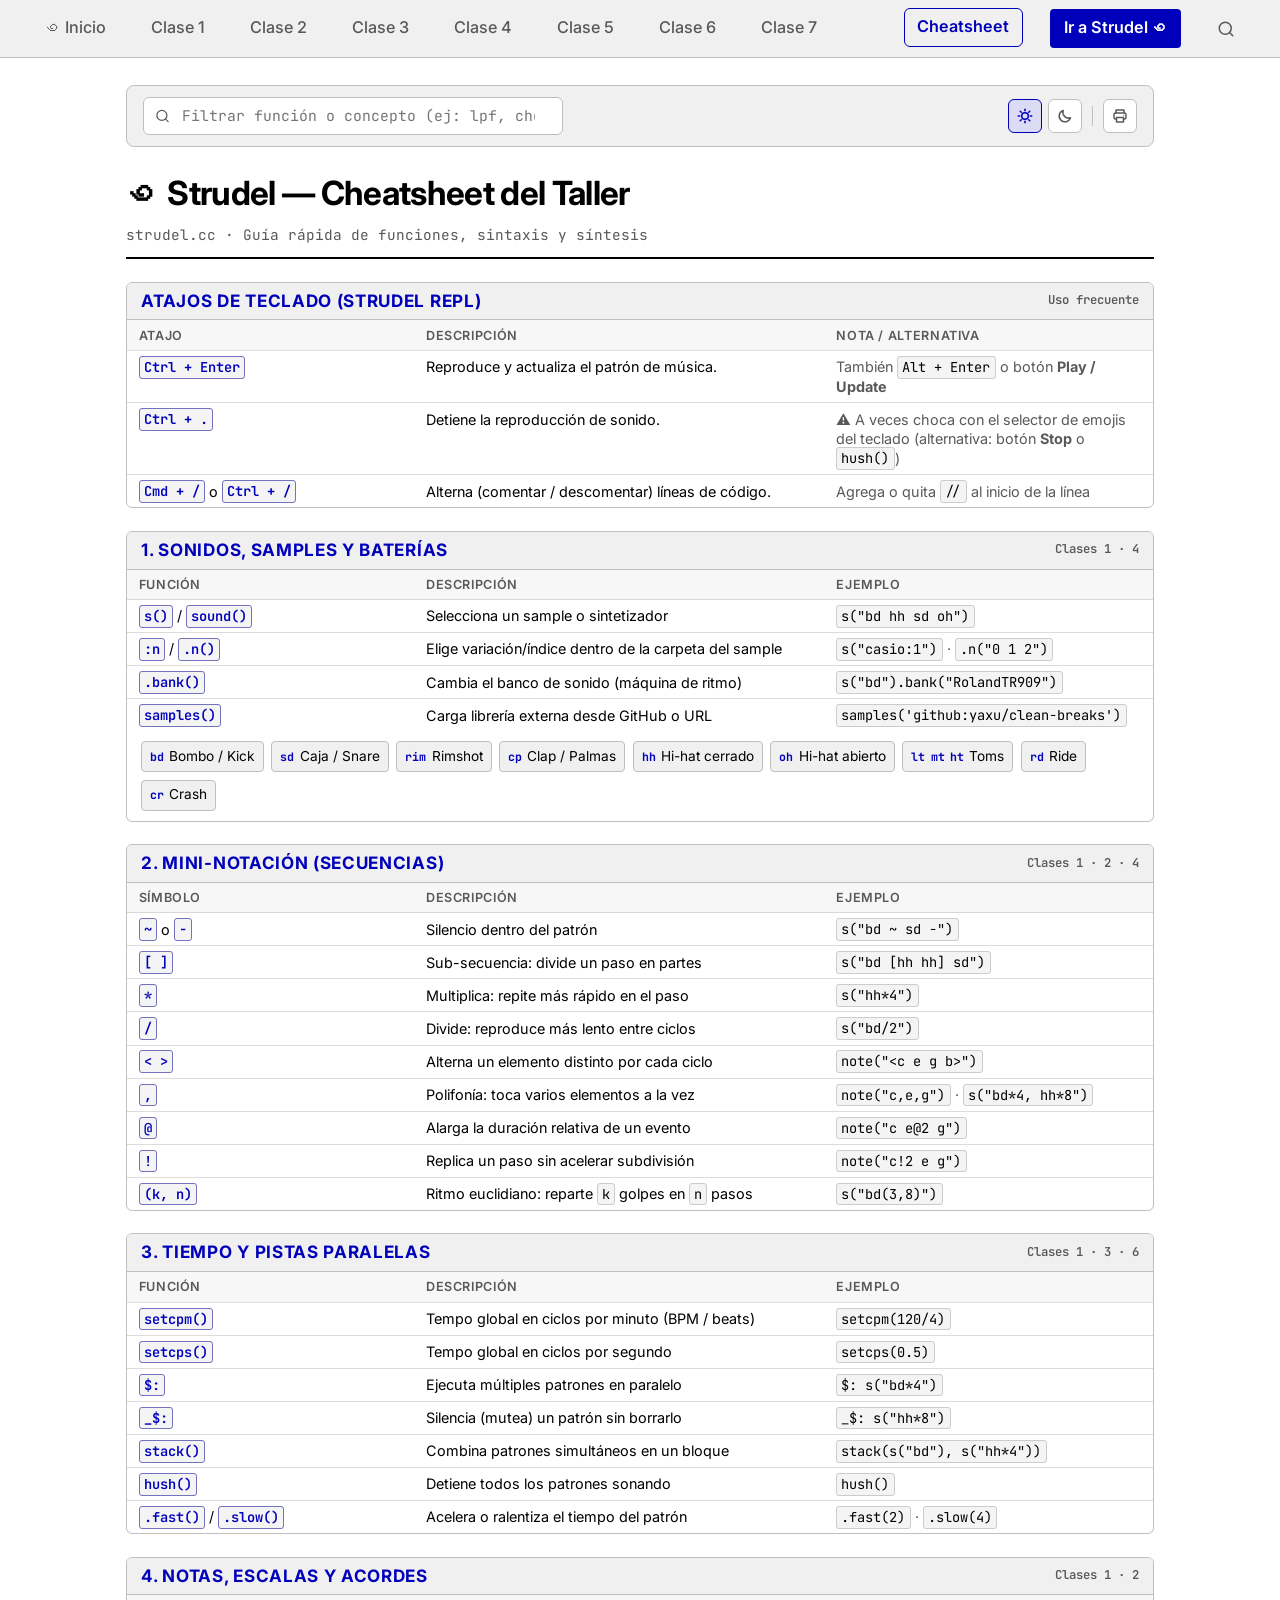
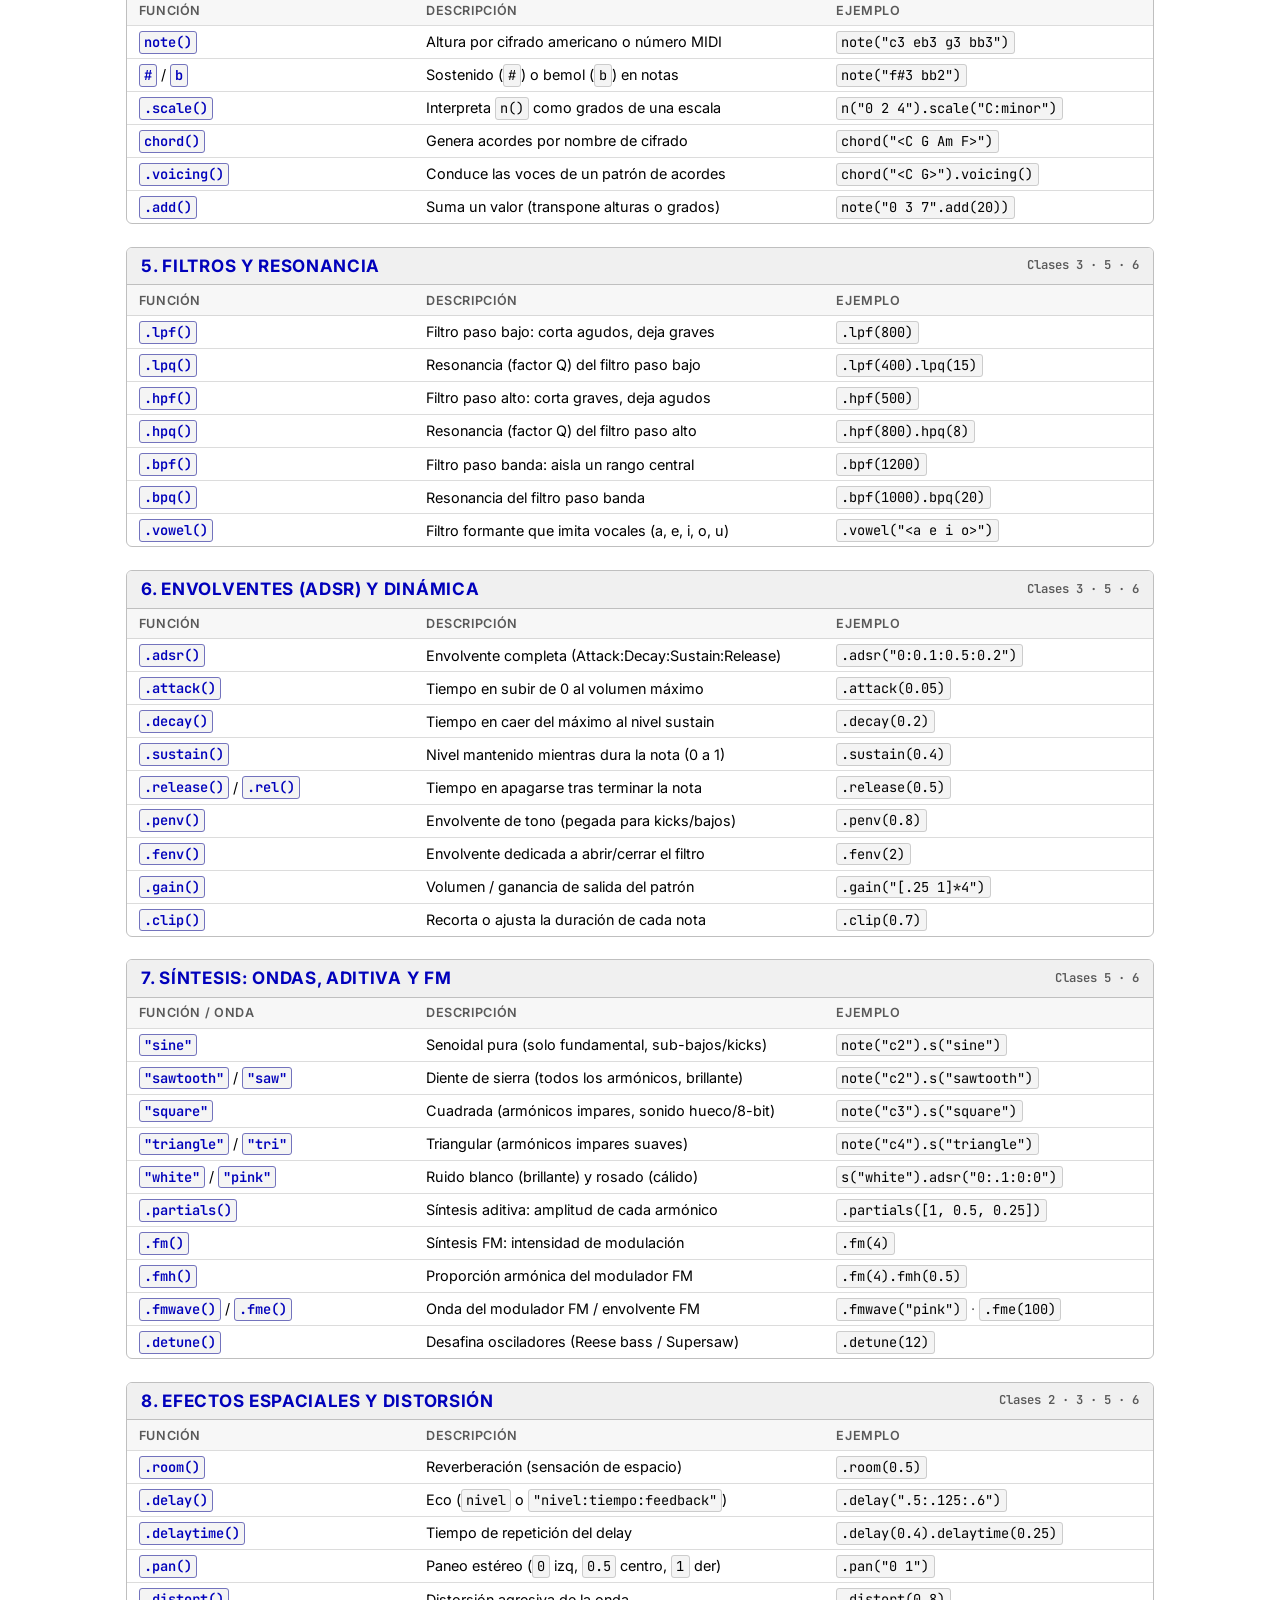
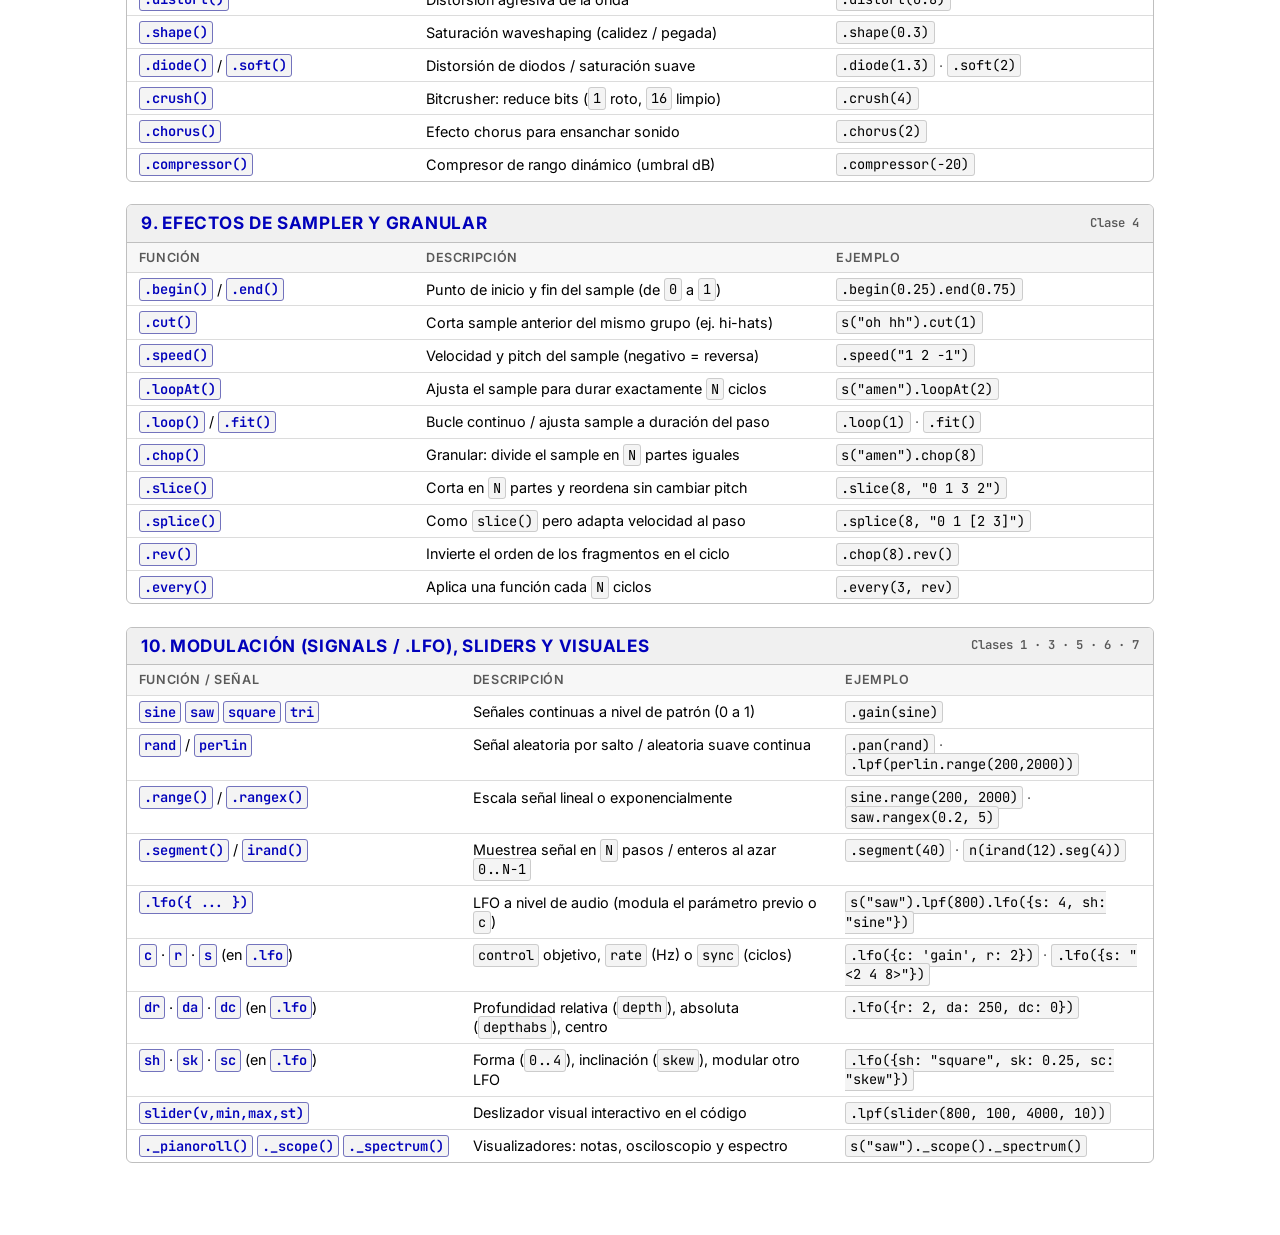
==== commit 107167df: "feat: simplify survey controls, update cheatsheet full-width layout and shortcuts" ====
--- a/cheatsheet.html
+++ b/cheatsheet.html
@@ -69,7 +69,7 @@
 
 /* ── Cheatsheet Layout & Styling ──────────────────────────────────────── */
 #content.cheatsheet-page {
-  max-width: 1280px;
+  max-width: 1100px;
   padding: 1.5rem 2rem 4rem;
 }
 
@@ -78,25 +78,25 @@
   flex-wrap: wrap;
   align-items: center;
   justify-content: space-between;
-  gap: 1rem;
+  gap: 0.75rem;
   background: var(--bg-2);
-  border: 2px solid var(--border);
+  border: 1.5px solid var(--border);
   border-radius: 8px;
-  padding: 0.85rem 1.2rem;
+  padding: 0.65rem 0.9rem;
   margin-bottom: 1.5rem;
 }
 
 .cs-search-wrap {
   position: relative;
-  flex: 1 1 280px;
-  max-width: 440px;
+  flex: 1 1 260px;
+  max-width: 420px;
 }
 
 .cs-search-input {
   width: 100%;
   font-family: 'JetBrains Mono', monospace;
-  font-size: 0.85rem;
-  padding: 0.5rem 0.75rem 0.5rem 2.1rem;
+  font-size: 0.82rem;
+  padding: 0.45rem 0.75rem 0.45rem 2.1rem;
   background: var(--bg);
   color: var(--text);
   border: 1px solid var(--border);
@@ -120,45 +120,48 @@
 
 .cs-actions {
   display: flex;
-  flex-wrap: wrap;
-  gap: 0.5rem;
   align-items: center;
-}
-
-.cs-btn {
-  font-family: 'Inter', sans-serif;
-  font-size: 0.8rem;
-  font-weight: 600;
-  padding: 0.45rem 0.85rem;
+  gap: 0.35rem;
+}
+
+.cs-action-divider {
+  width: 1px;
+  height: 20px;
+  background: var(--border);
+  margin: 0 0.2rem;
+}
+
+.cs-icon-btn {
+  width: 34px;
+  height: 34px;
+  padding: 0;
   border-radius: 6px;
-  border: 1.5px solid var(--border);
+  border: 1px solid var(--border);
   background: var(--bg);
-  color: var(--text);
+  color: var(--text-muted);
   cursor: pointer;
   display: inline-flex;
   align-items: center;
-  gap: 0.4rem;
-  transition: border-color 0.15s, background 0.15s, transform 0.1s;
-}
-
-.cs-btn:hover {
+  justify-content: center;
+  transition: color 0.15s, border-color 0.15s, background 0.15s;
+}
+
+.cs-icon-btn svg {
+  width: 16px;
+  height: 16px;
+  display: block;
+}
+
+.cs-icon-btn:hover {
+  color: var(--text);
   border-color: var(--accent);
   background: var(--bg-2);
 }
 
-.cs-btn-primary {
-  background: var(--accent);
-  color: #ffffff;
+.cs-icon-btn.is-active {
+  color: var(--accent);
   border-color: var(--accent);
-}
-
-html[data-theme="dark"] .cs-btn-primary {
-  color: #000000;
-}
-
-.cs-btn-primary:hover {
-  opacity: 0.92;
-  background: var(--accent);
+  background: color-mix(in srgb, var(--accent) 14%, var(--bg));
 }
 
 .cs-header {
@@ -189,18 +192,13 @@
 
 .cs-grid {
   display: grid;
-  grid-template-columns: repeat(2, 1fr);
-  gap: 1.15rem;
+  grid-template-columns: 1fr;
+  gap: 1.25rem;
   align-items: start;
 }
 
-@media (max-width: 900px) {
-  .cs-grid {
-    grid-template-columns: 1fr;
-  }
-}
-
 .cs-card {
+  width: 100%;
   background: var(--bg);
   border: 1.5px solid var(--border);
   border-radius: 6px;
@@ -372,8 +370,8 @@
   }
 
   .cs-grid {
-    grid-template-columns: repeat(2, 1fr) !important;
-    gap: 0.55rem !important;
+    grid-template-columns: 1fr !important;
+    gap: 0.65rem !important;
   }
 
   .cs-card {
@@ -416,17 +414,32 @@
       <input type="search" id="cs-filter" class="cs-search-input" placeholder="Filtrar función o concepto (ej: lpf, chop, adsr, fm)..." aria-label="Filtrar cheatsheet">
     </div>
     <div class="cs-actions">
-      <button type="button" id="theme-toggle-btn" class="cs-btn" title="Alternar entre modo claro y oscuro">
-        <span id="theme-toggle-icon">🌓</span> <span id="theme-toggle-label">Cambiar Tema</span>
+      <button type="button" id="theme-light-btn" class="cs-icon-btn" title="Modo claro" aria-label="Modo claro">
+        <svg viewBox="0 0 16 16" fill="none" stroke="currentColor" stroke-width="1.5" stroke-linecap="round" stroke-linejoin="round">
+          <circle cx="8" cy="8" r="3.25"></circle>
+          <line x1="8" y1="1.25" x2="8" y2="2.75"></line>
+          <line x1="8" y1="13.25" x2="8" y2="14.75"></line>
+          <line x1="3.22" y1="3.22" x2="4.28" y2="4.28"></line>
+          <line x1="11.72" y1="11.72" x2="12.78" y2="12.78"></line>
+          <line x1="1.25" y1="8" x2="2.75" y2="8"></line>
+          <line x1="13.25" y1="8" x2="14.75" y2="8"></line>
+          <line x1="3.22" y1="12.78" x2="4.28" y2="11.72"></line>
+          <line x1="11.72" y1="4.28" x2="12.78" y2="3.22"></line>
+        </svg>
       </button>
-      <button type="button" id="print-light-btn" class="cs-btn" title="Imprimir o guardar PDF en modo claro">
-        ☀️ Imprimir Light
+      <button type="button" id="theme-dark-btn" class="cs-icon-btn" title="Modo oscuro" aria-label="Modo oscuro">
+        <svg viewBox="0 0 16 16" fill="none" stroke="currentColor" stroke-width="1.5" stroke-linecap="round" stroke-linejoin="round">
+          <path d="M13.5 9.8A5.8 5.8 0 0 1 6.2 2.5a5.8 5.8 0 1 0 7.3 7.3z"></path>
+        </svg>
       </button>
-      <button type="button" id="print-dark-btn" class="cs-btn" title="Imprimir o guardar PDF en modo oscuro">
-        🌙 Imprimir Dark
-      </button>
-      <button type="button" id="print-current-btn" class="cs-btn cs-btn-primary" title="Imprimir en el modo actual">
-        🖨️ Imprimir / PDF
+      <span class="cs-action-divider" aria-hidden="true"></span>
+      <button type="button" id="print-btn" class="cs-icon-btn" title="Imprimir / Guardar PDF" aria-label="Imprimir">
+        <svg viewBox="0 0 16 16" fill="none" stroke="currentColor" stroke-width="1.5" stroke-linecap="round" stroke-linejoin="round">
+          <path d="M4 5V2h8v3"></path>
+          <rect x="2" y="5" width="12" height="6" rx="1.5"></rect>
+          <path d="M4.5 9.5h7v4.5h-7z" fill="var(--bg)"></path>
+          <circle cx="11.75" cy="7.25" r="0.6" fill="currentColor" stroke="none"></circle>
+        </svg>
       </button>
     </div>
   </div>
@@ -438,6 +451,36 @@
   </header>
 
   <div class="cs-grid" id="cs-grid">
+
+    <!-- Atajos de Teclado -->
+    <section class="cs-card">
+      <div class="cs-card-header">
+        <h2>Atajos de Teclado (Strudel REPL)</h2>
+        <span class="cs-card-tag">Uso frecuente</span>
+      </div>
+      <table class="cs-table">
+        <thead>
+          <tr><th>Atajo</th><th>Descripción</th><th>Nota / Alternativa</th></tr>
+        </thead>
+        <tbody>
+          <tr>
+            <td><code>Ctrl + Enter</code></td>
+            <td>Reproduce y actualiza el patrón de música.</td>
+            <td>También <code>Alt + Enter</code> o botón <b>Play / Update</b></td>
+          </tr>
+          <tr>
+            <td><code>Ctrl + .</code></td>
+            <td>Detiene la reproducción de sonido.</td>
+            <td>⚠️ A veces choca con el selector de emojis del teclado (alternativa: botón <b>Stop</b> o <code>hush()</code>)</td>
+          </tr>
+          <tr>
+            <td><code>Cmd + /</code> o <code>Ctrl + /</code></td>
+            <td>Alterna (comentar / descomentar) líneas de código.</td>
+            <td>Agrega o quita <code>//</code> al inicio de la línea</td>
+          </tr>
+        </tbody>
+      </table>
+    </section>
 
     <!-- 1. Sonido, Samples y Baterías -->
     <section class="cs-card">
@@ -493,15 +536,15 @@
       </table>
     </section>
 
-    <!-- 3. Tiempo, Paralelismo y Atajos -->
-    <section class="cs-card">
-      <div class="cs-card-header">
-        <h2>3. Tiempo, Pistas y Atajos</h2>
+    <!-- 3. Tiempo y Pistas Paralelas -->
+    <section class="cs-card">
+      <div class="cs-card-header">
+        <h2>3. Tiempo y Pistas Paralelas</h2>
         <span class="cs-card-tag">Clases 1 · 3 · 6</span>
       </div>
       <table class="cs-table">
         <thead>
-          <tr><th>Función / Atajo</th><th>Descripción</th><th>Ejemplo</th></tr>
+          <tr><th>Función</th><th>Descripción</th><th>Ejemplo</th></tr>
         </thead>
         <tbody>
           <tr><td><code>setcpm()</code></td><td>Tempo global en ciclos por minuto (BPM / beats)</td><td><code>setcpm(120/4)</code></td></tr>
@@ -511,9 +554,6 @@
           <tr><td><code>stack()</code></td><td>Combina patrones simultáneos en un bloque</td><td><code>stack(s("bd"), s("hh*4"))</code></td></tr>
           <tr><td><code>hush()</code></td><td>Detiene todos los patrones sonando</td><td><code>hush()</code></td></tr>
           <tr><td><code>.fast()</code> / <code>.slow()</code></td><td>Acelera o ralentiza el tiempo del patrón</td><td><code>.fast(2)</code> · <code>.slow(4)</code></td></tr>
-          <tr><td><code>Ctrl + Enter</code></td><td>Actualiza el código en vivo (Update)</td><td>Atajo de teclado</td></tr>
-          <tr><td><code>Ctrl + .</code></td><td>Detiene todo el sonido (Stop)</td><td>Atajo de teclado</td></tr>
-          <tr><td><code>Ctrl + /</code></td><td>Comenta o descomenta líneas (<code>//</code>)</td><td>Atajo de teclado</td></tr>
         </tbody>
       </table>
     </section>
@@ -693,12 +733,9 @@
 <script>
 (function() {
   const htmlEl = document.documentElement;
-  const toggleBtn = document.getElementById('theme-toggle-btn');
-  const toggleLabel = document.getElementById('theme-toggle-label');
-  const toggleIcon = document.getElementById('theme-toggle-icon');
-  const printLightBtn = document.getElementById('print-light-btn');
-  const printDarkBtn = document.getElementById('print-dark-btn');
-  const printCurrentBtn = document.getElementById('print-current-btn');
+  const lightBtn = document.getElementById('theme-light-btn');
+  const darkBtn = document.getElementById('theme-dark-btn');
+  const printBtn = document.getElementById('print-btn');
   const filterInput = document.getElementById('cs-filter');
 
   function getEffectiveTheme() {
@@ -707,20 +744,15 @@
     return window.matchMedia('(prefers-color-scheme: dark)').matches ? 'dark' : 'light';
   }
 
+  function updateThemeButtons(theme) {
+    lightBtn.classList.toggle('is-active', theme === 'light');
+    darkBtn.classList.toggle('is-active', theme === 'dark');
+  }
+
   function setTheme(theme) {
     htmlEl.setAttribute('data-theme', theme);
     localStorage.setItem('strudel-cs-theme', theme);
-    updateToggleUI(theme);
-  }
-
-  function updateToggleUI(theme) {
-    if (theme === 'dark') {
-      toggleIcon.textContent = '☀️';
-      toggleLabel.textContent = 'Modo Claro';
-    } else {
-      toggleIcon.textContent = '🌙';
-      toggleLabel.textContent = 'Modo Oscuro';
-    }
+    updateThemeButtons(theme);
   }
 
   // Inicializar tema guardado o del sistema
@@ -728,33 +760,12 @@
   if (saved === 'light' || saved === 'dark') {
     setTheme(saved);
   } else {
-    updateToggleUI(getEffectiveTheme());
-  }
-
-  toggleBtn.addEventListener('click', () => {
-    const next = getEffectiveTheme() === 'dark' ? 'light' : 'dark';
-    setTheme(next);
-  });
-
-  function printWithTheme(theme) {
-    const prevAttr = htmlEl.getAttribute('data-theme');
-    htmlEl.setAttribute('data-theme', theme);
-    updateToggleUI(theme);
-    setTimeout(() => {
-      window.print();
-      if (prevAttr) {
-        htmlEl.setAttribute('data-theme', prevAttr);
-        updateToggleUI(prevAttr);
-      }
-    }, 80);
-  }
-
-  printLightBtn.addEventListener('click', () => printWithTheme('light'));
-  printDarkBtn.addEventListener('click', () => printWithTheme('dark'));
-  printCurrentBtn.addEventListener('click', () => {
-    const current = getEffectiveTheme();
-    printWithTheme(current);
-  });
+    updateThemeButtons(getEffectiveTheme());
+  }
+
+  lightBtn.addEventListener('click', () => setTheme('light'));
+  darkBtn.addEventListener('click', () => setTheme('dark'));
+  printBtn.addEventListener('click', () => window.print());
 
   // Filtro en vivo
   filterInput.addEventListener('input', () => {
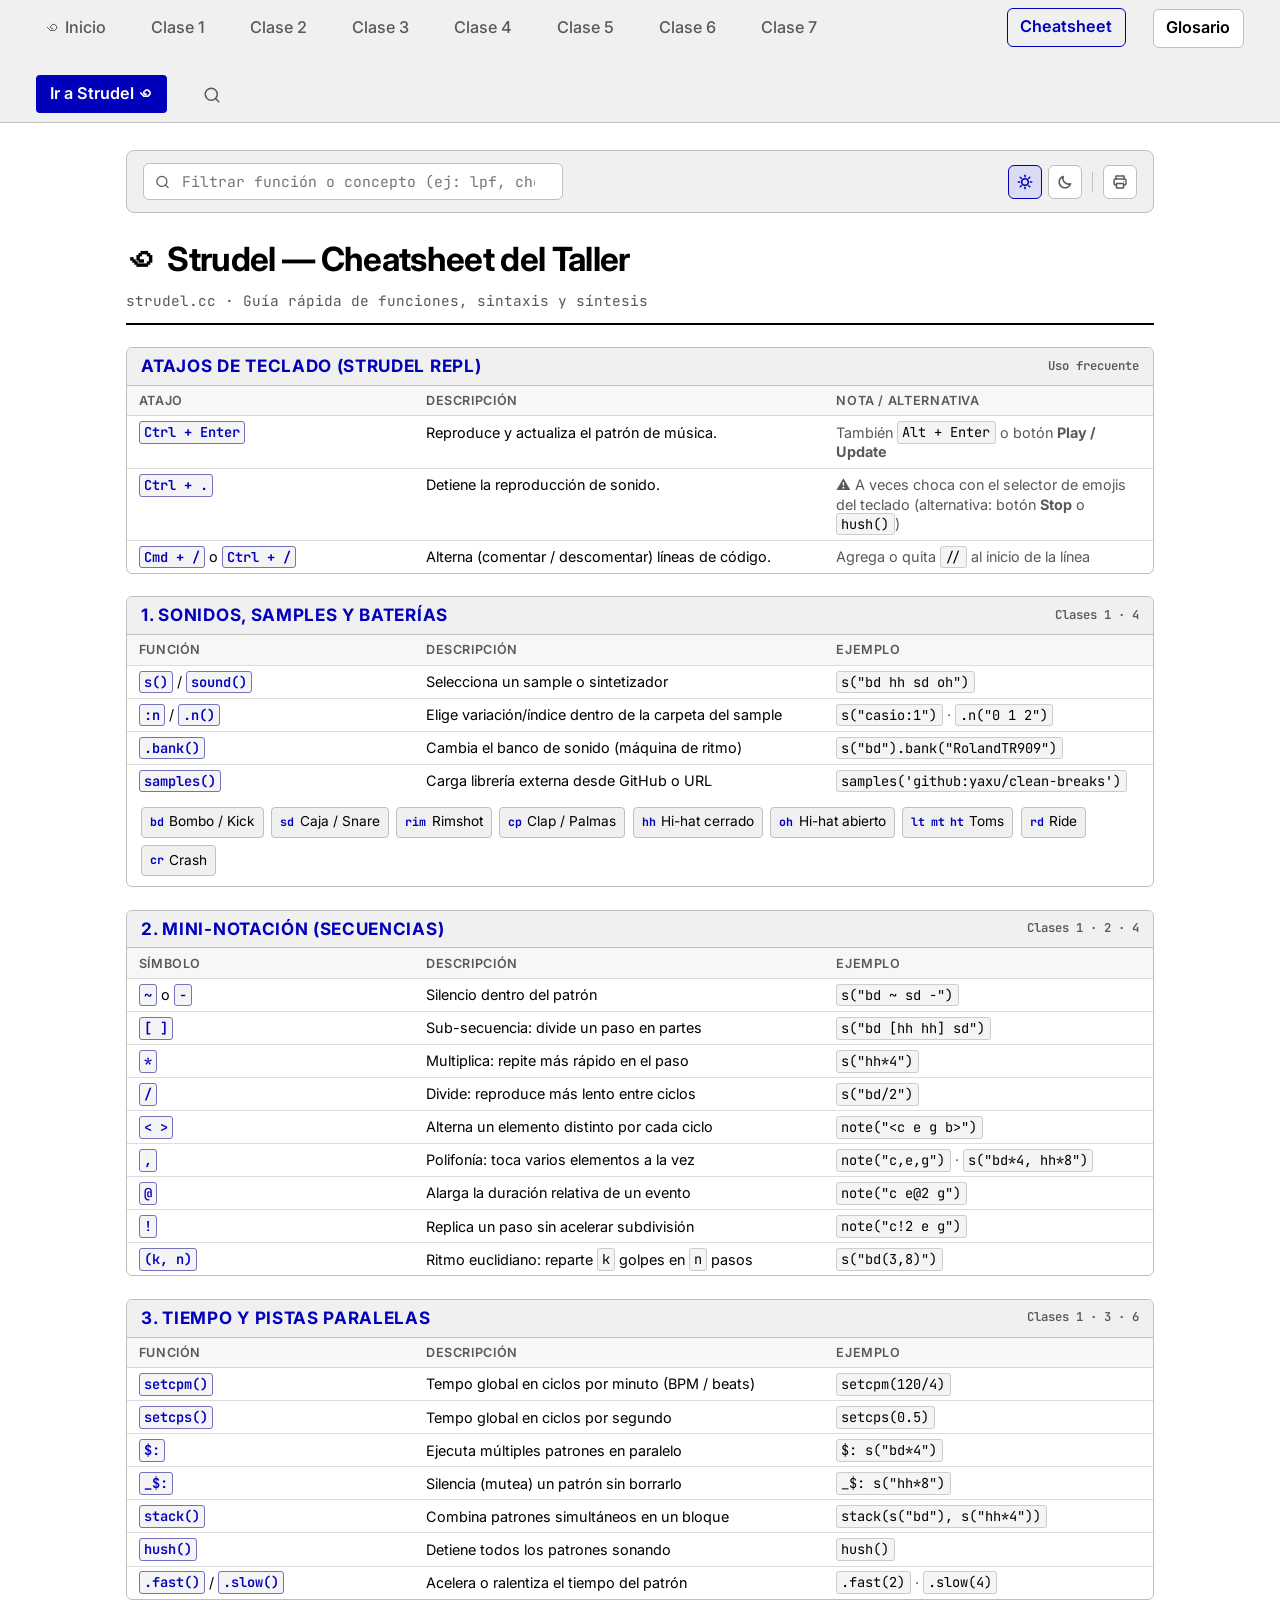
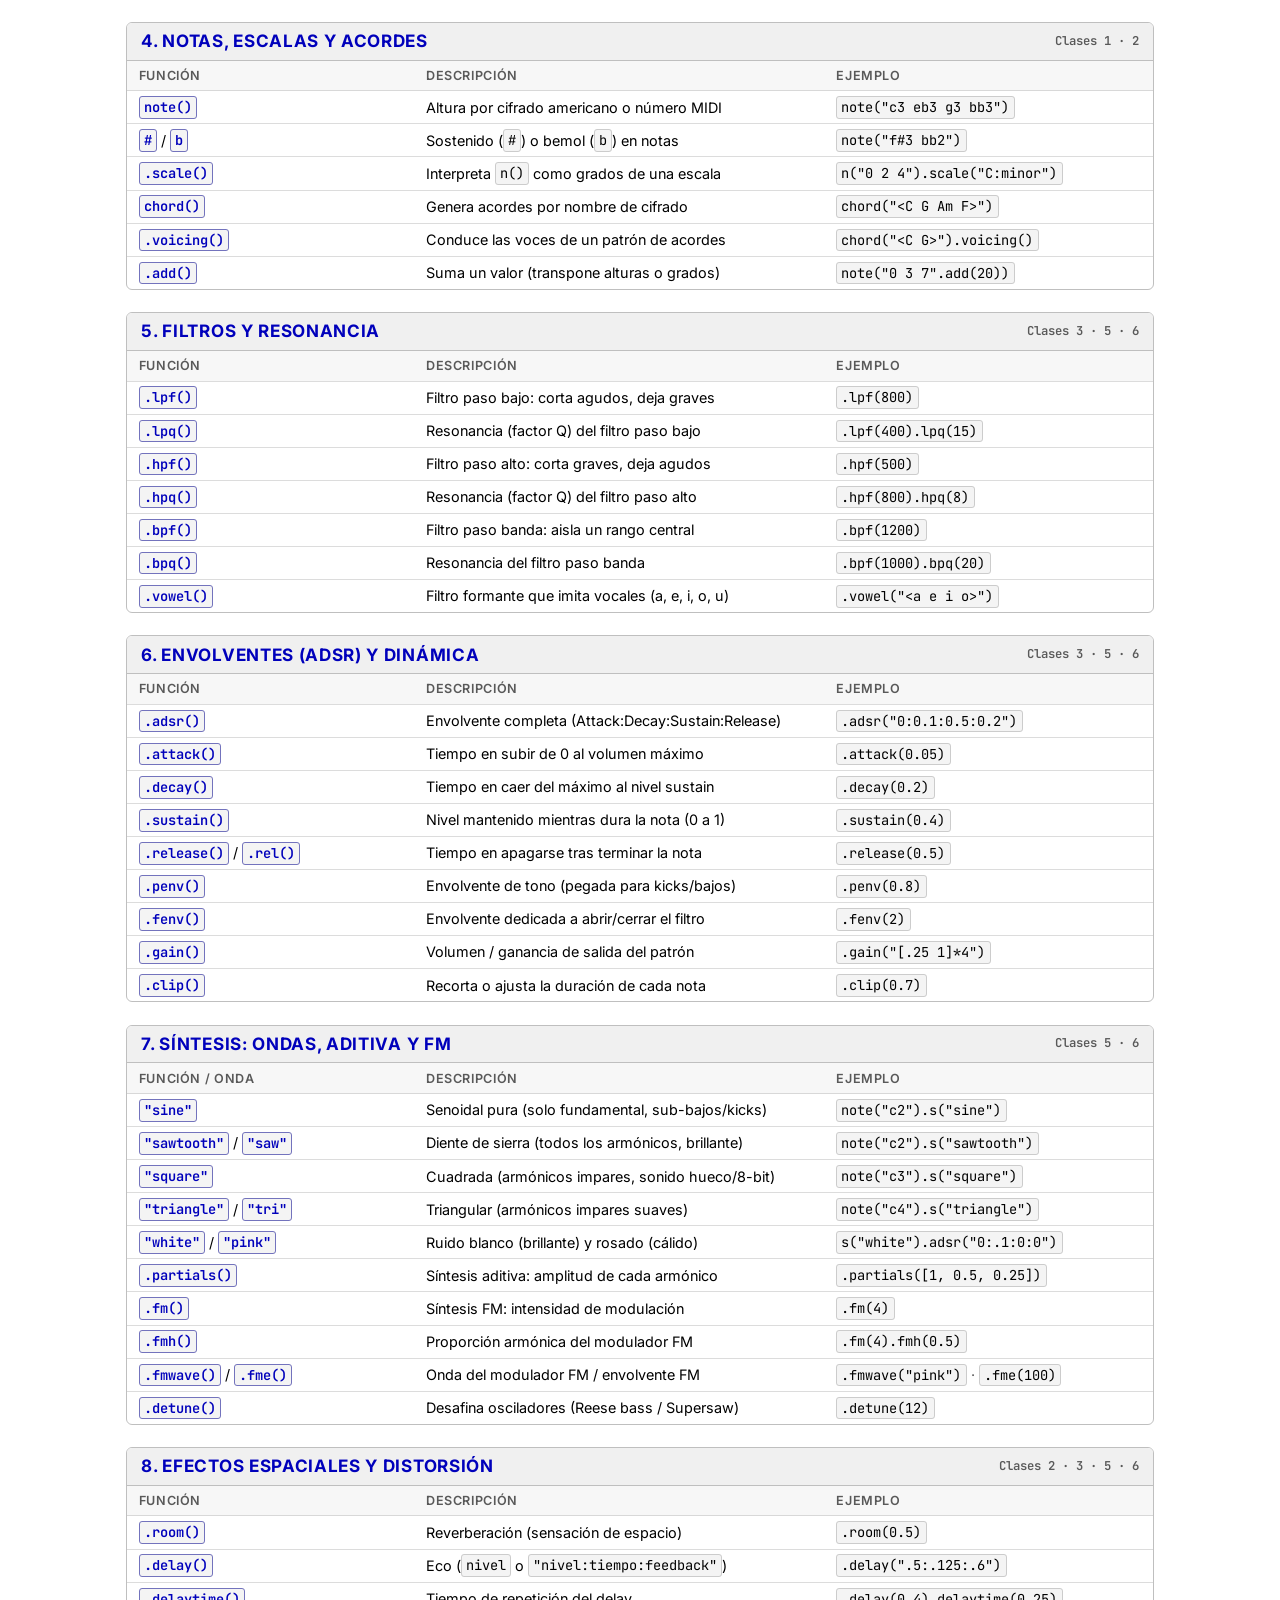
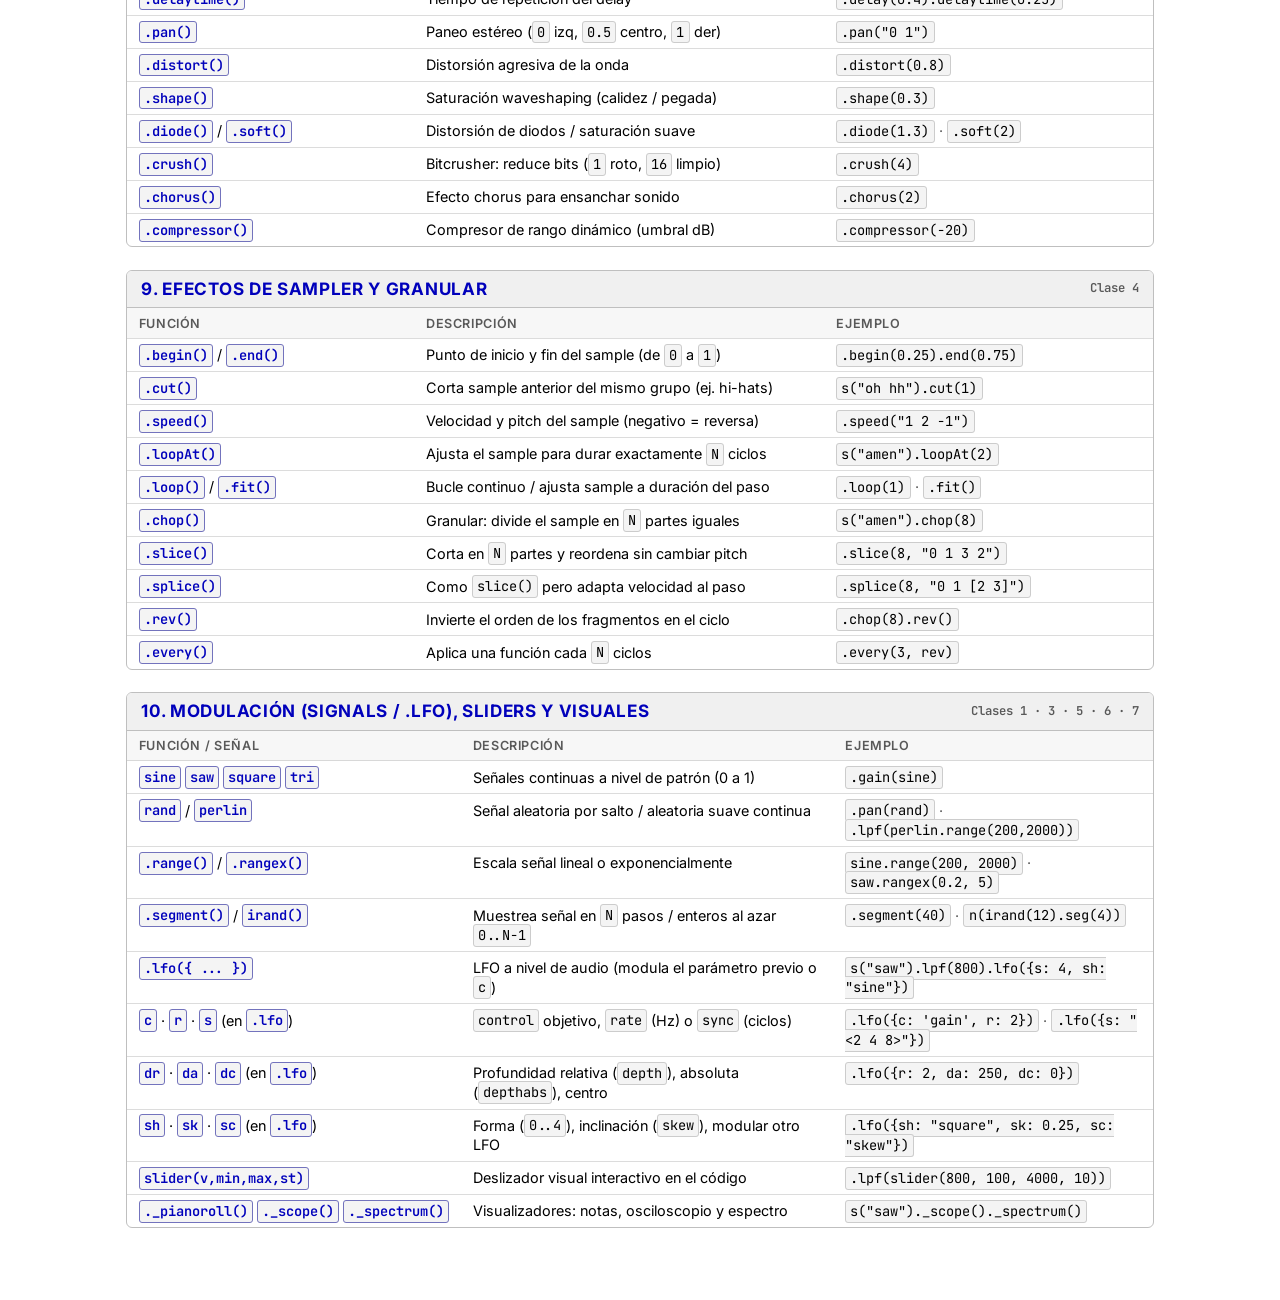
==== commit d9cfa8a7: "Add bilingual Glosario & Reference page (AuroraX98) and update site navigation" ====
--- a/cheatsheet.html
+++ b/cheatsheet.html
@@ -403,7 +403,7 @@
 </style>
 </head>
 <body>
-<nav id="clase-nav"><a href="index.html">꩜ Inicio</a><a href="clase-1.html">Clase 1</a><a href="clase-2.html">Clase 2</a><a href="clase-3.html">Clase 3</a><a href="clase-4.html">Clase 4</a><a href="clase-5.html">Clase 5</a><a href="clase-6.html">Clase 6</a><a href="clase-7.html">Clase 7</a><a href="cheatsheet.html" class="nav-cheatsheet-btn nav-active" style="margin-left: auto;">Cheatsheet</a><a href="https://warm.strudel.cc/" target="_blank" rel="noopener" class="nav-strudel-btn">Ir a Strudel ꩜</a><a href="#" id="search-trigger" style="text-decoration: none;" title="Buscar en el taller"><svg width="18" height="18" viewBox="0 0 24 24" fill="none" stroke="currentColor" stroke-width="2" stroke-linecap="round" stroke-linejoin="round" style="vertical-align: middle;"><circle cx="11" cy="11" r="8"></circle><line x1="21" y1="21" x2="16.65" y2="16.65"></line></svg></a></nav>
+<nav id="clase-nav"><a href="index.html">꩜ Inicio</a><a href="clase-1.html">Clase 1</a><a href="clase-2.html">Clase 2</a><a href="clase-3.html">Clase 3</a><a href="clase-4.html">Clase 4</a><a href="clase-5.html">Clase 5</a><a href="clase-6.html">Clase 6</a><a href="clase-7.html">Clase 7</a><a href="cheatsheet.html" class="nav-cheatsheet-btn nav-active" style="margin-left: auto;">Cheatsheet</a><a href="glosario.html" class="nav-cheatsheet-btn">Glosario</a><a href="https://warm.strudel.cc/" target="_blank" rel="noopener" class="nav-strudel-btn">Ir a Strudel ꩜</a><a href="#" id="search-trigger" style="text-decoration: none;" title="Buscar en el taller"><svg width="18" height="18" viewBox="0 0 24 24" fill="none" stroke="currentColor" stroke-width="2" stroke-linecap="round" stroke-linejoin="round" style="vertical-align: middle;"><circle cx="11" cy="11" r="8"></circle><line x1="21" y1="21" x2="16.65" y2="16.65"></line></svg></a></nav>
 
 <div id="content" class="cheatsheet-page">
 
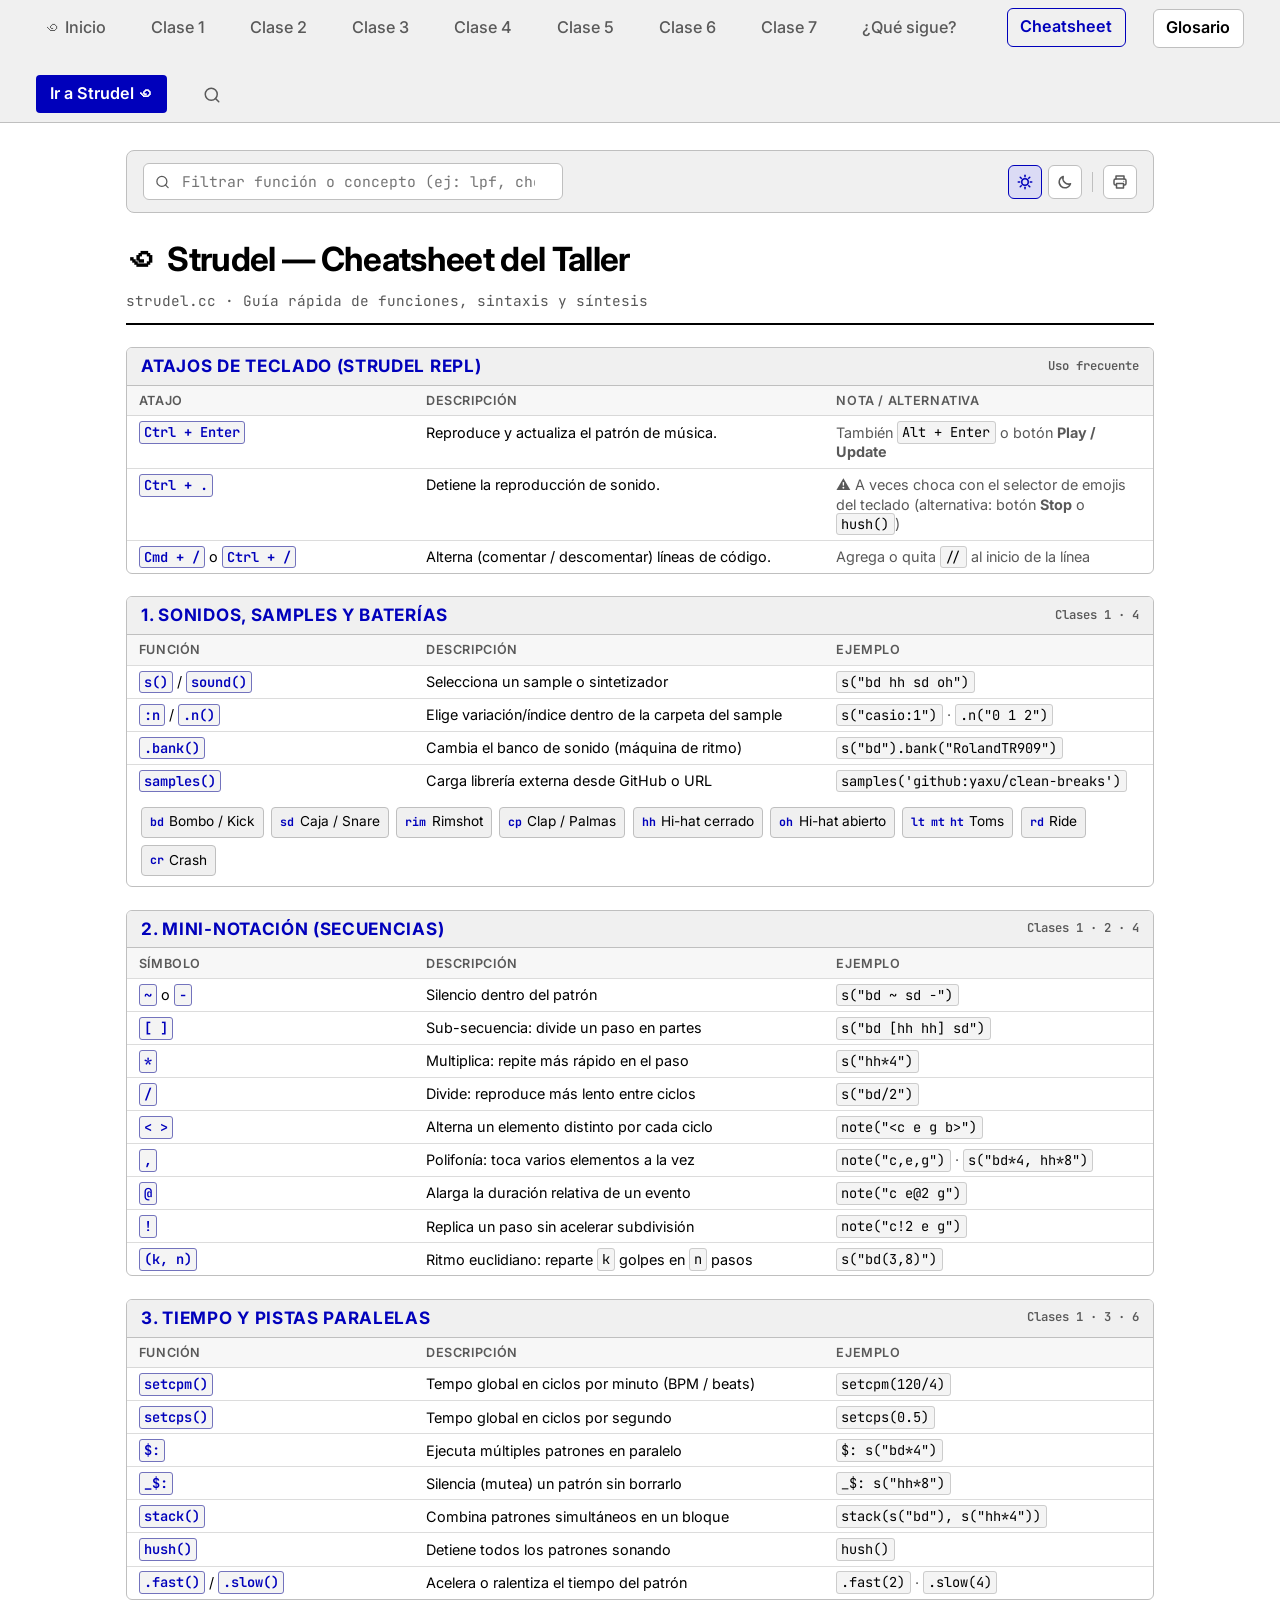
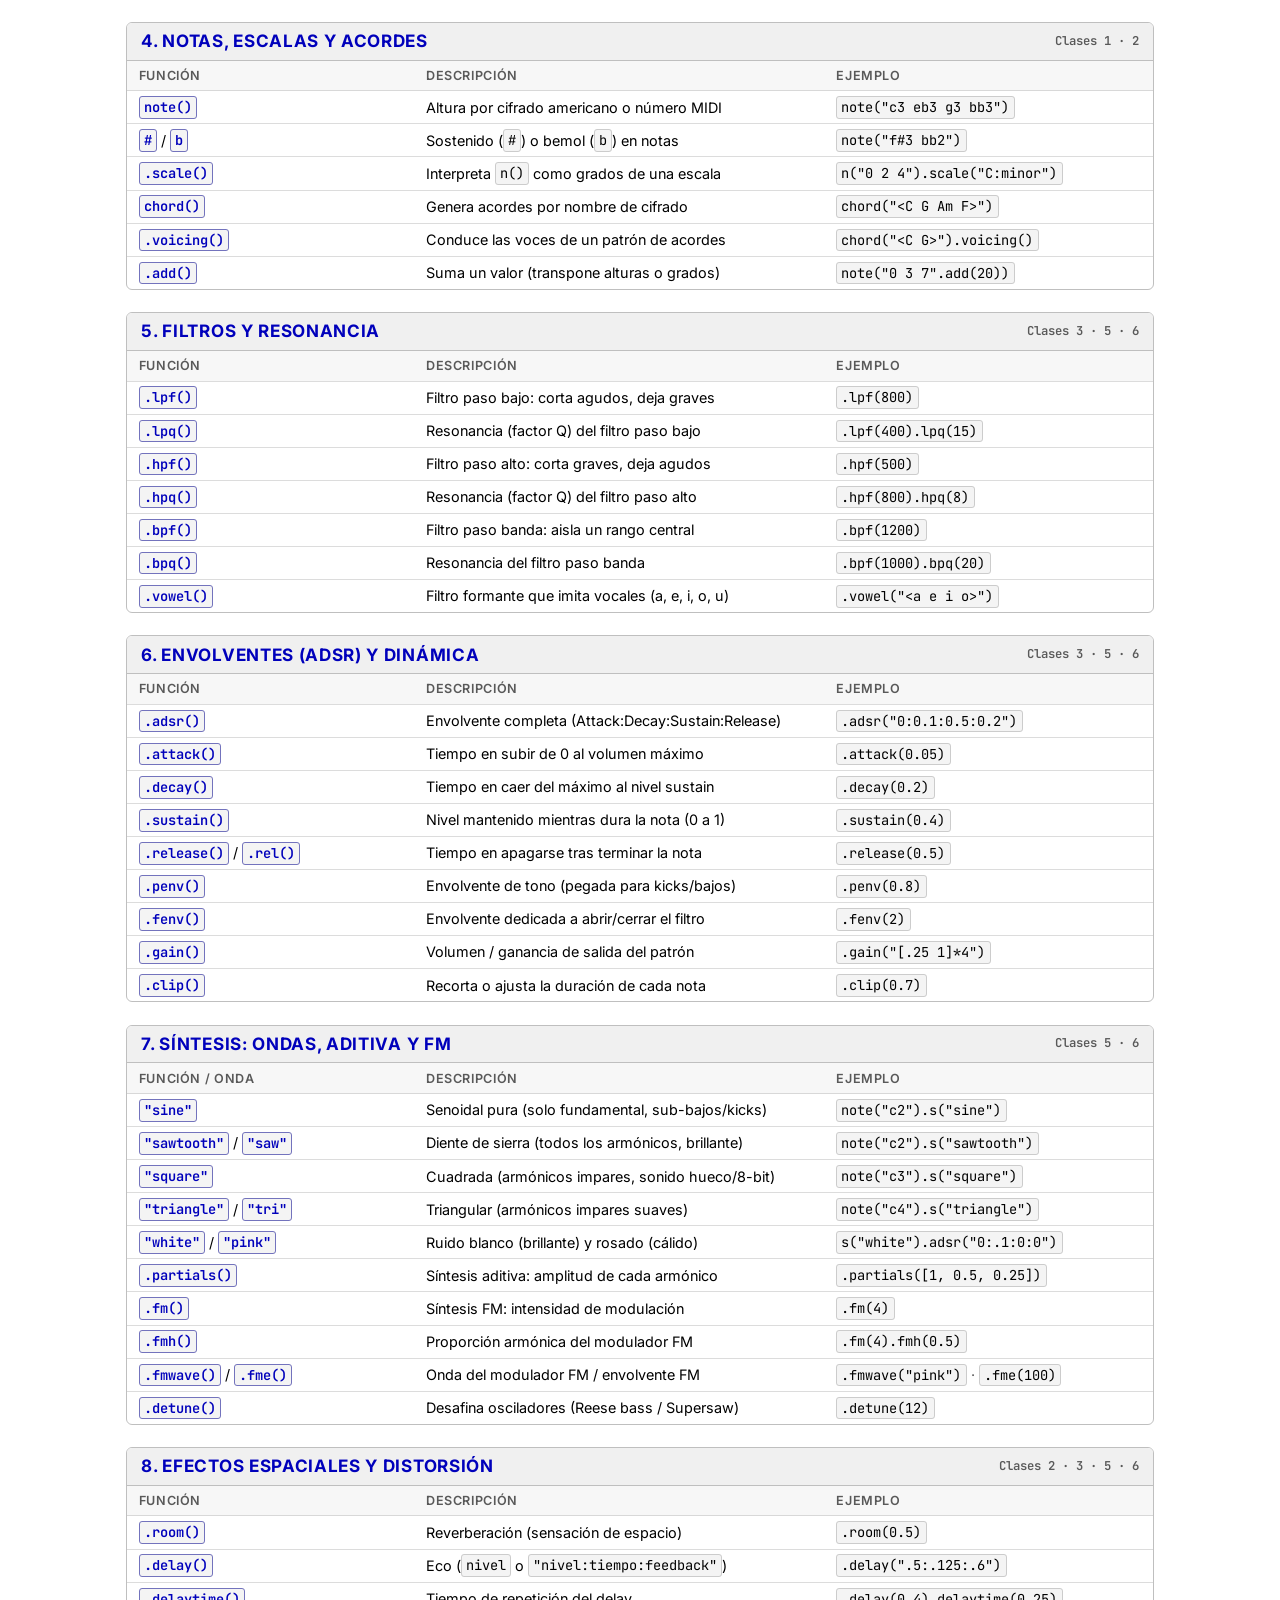
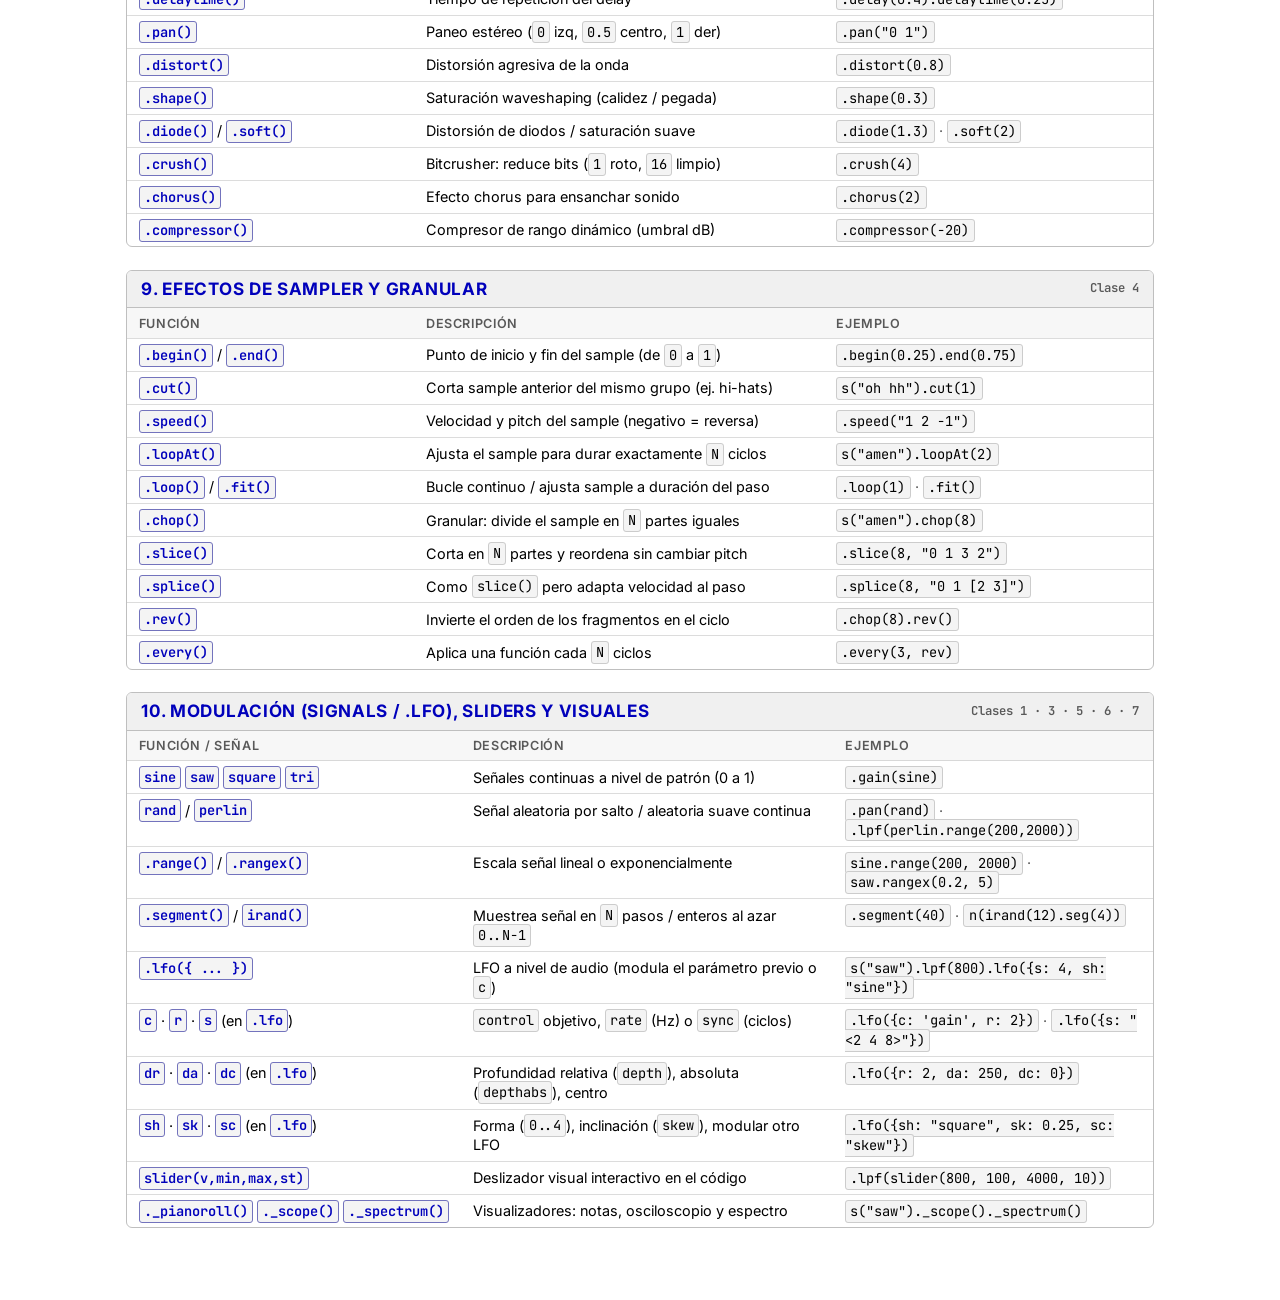
==== commit 617b4bf7: "Add ¿Qué viene después? page and Uzu Strudel forum links" ====
--- a/cheatsheet.html
+++ b/cheatsheet.html
@@ -403,7 +403,7 @@
 </style>
 </head>
 <body>
-<nav id="clase-nav"><a href="index.html">꩜ Inicio</a><a href="clase-1.html">Clase 1</a><a href="clase-2.html">Clase 2</a><a href="clase-3.html">Clase 3</a><a href="clase-4.html">Clase 4</a><a href="clase-5.html">Clase 5</a><a href="clase-6.html">Clase 6</a><a href="clase-7.html">Clase 7</a><a href="cheatsheet.html" class="nav-cheatsheet-btn nav-active" style="margin-left: auto;">Cheatsheet</a><a href="glosario.html" class="nav-cheatsheet-btn">Glosario</a><a href="https://warm.strudel.cc/" target="_blank" rel="noopener" class="nav-strudel-btn">Ir a Strudel ꩜</a><a href="#" id="search-trigger" style="text-decoration: none;" title="Buscar en el taller"><svg width="18" height="18" viewBox="0 0 24 24" fill="none" stroke="currentColor" stroke-width="2" stroke-linecap="round" stroke-linejoin="round" style="vertical-align: middle;"><circle cx="11" cy="11" r="8"></circle><line x1="21" y1="21" x2="16.65" y2="16.65"></line></svg></a></nav>
+<nav id="clase-nav"><a href="index.html">꩜ Inicio</a><a href="clase-1.html">Clase 1</a><a href="clase-2.html">Clase 2</a><a href="clase-3.html">Clase 3</a><a href="clase-4.html">Clase 4</a><a href="clase-5.html">Clase 5</a><a href="clase-6.html">Clase 6</a><a href="clase-7.html">Clase 7</a><a href="que-viene-despues.html">¿Qué sigue?</a><a href="cheatsheet.html" class="nav-cheatsheet-btn nav-active" style="margin-left: auto;">Cheatsheet</a><a href="glosario.html" class="nav-cheatsheet-btn">Glosario</a><a href="https://warm.strudel.cc/" target="_blank" rel="noopener" class="nav-strudel-btn">Ir a Strudel ꩜</a><a href="#" id="search-trigger" style="text-decoration: none;" title="Buscar en el taller"><svg width="18" height="18" viewBox="0 0 24 24" fill="none" stroke="currentColor" stroke-width="2" stroke-linecap="round" stroke-linejoin="round" style="vertical-align: middle;"><circle cx="11" cy="11" r="8"></circle><line x1="21" y1="21" x2="16.65" y2="16.65"></line></svg></a></nav>
 
 <div id="content" class="cheatsheet-page">
 
